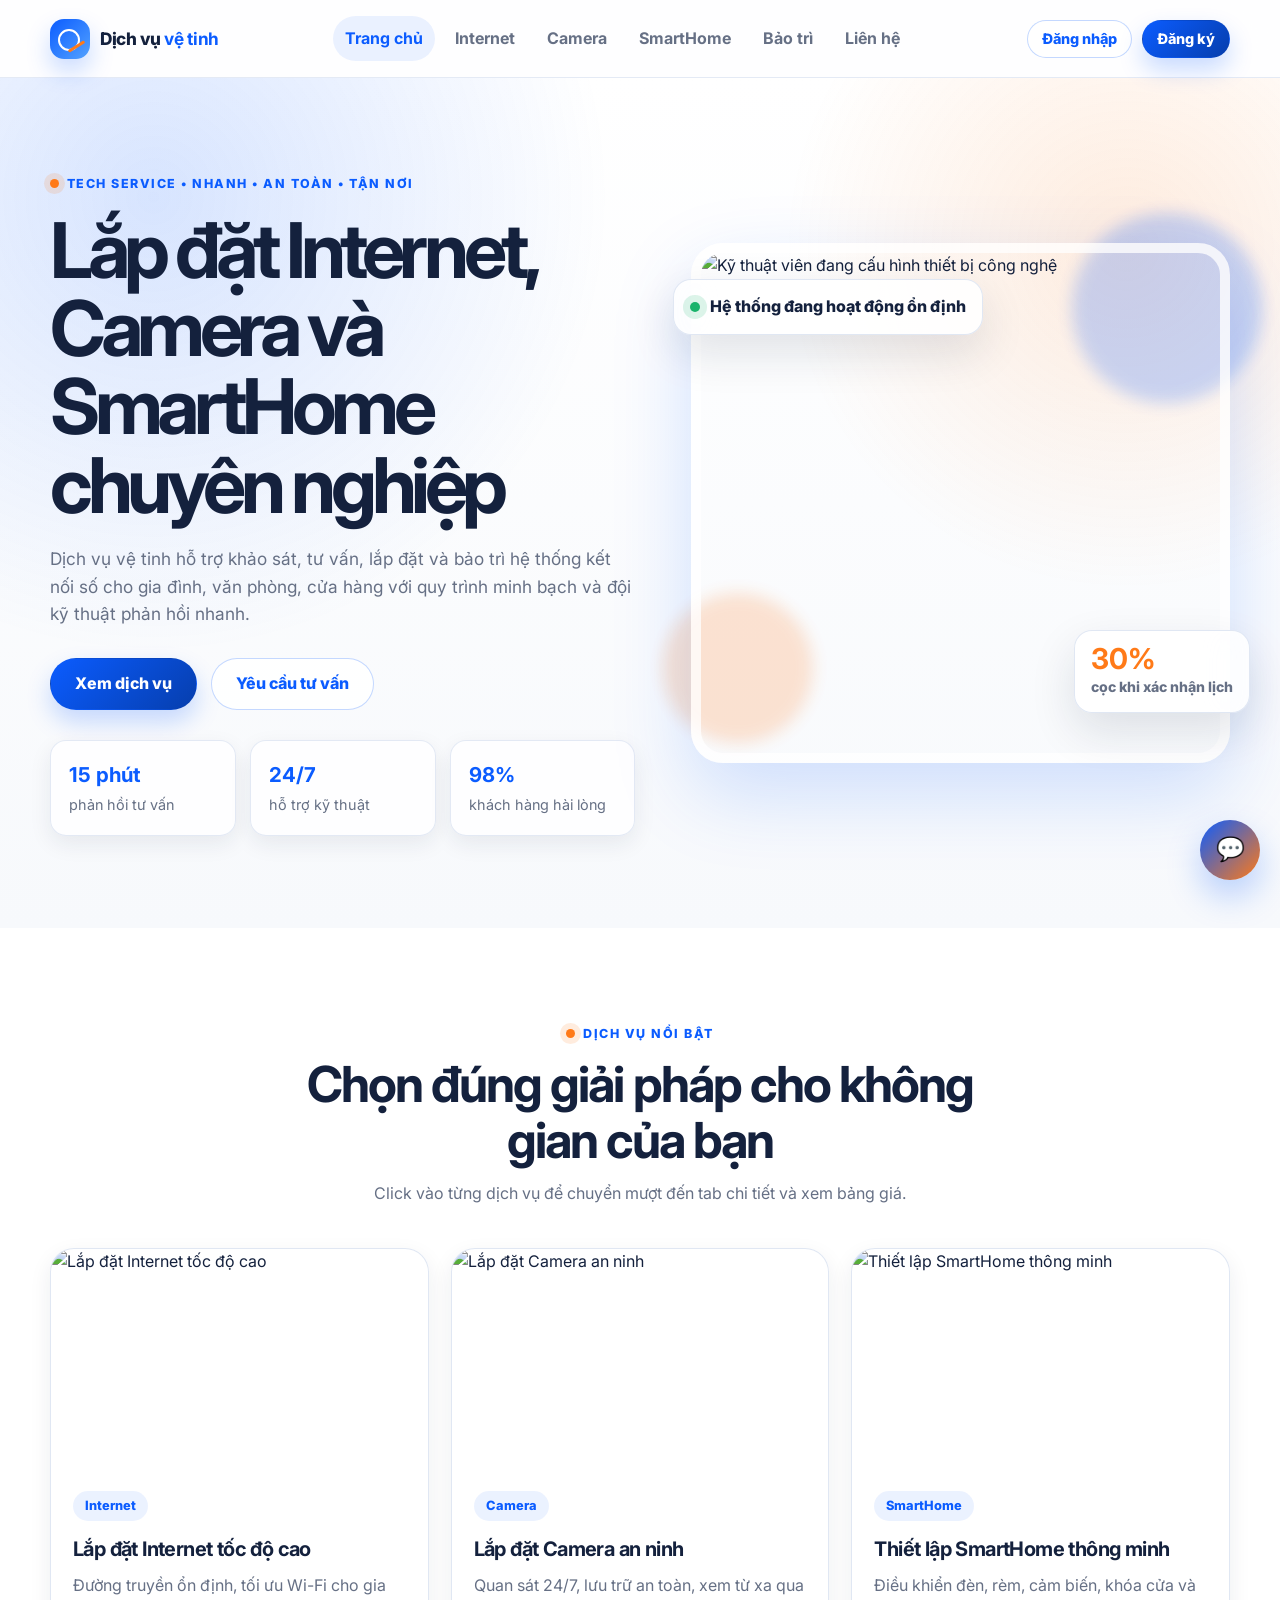
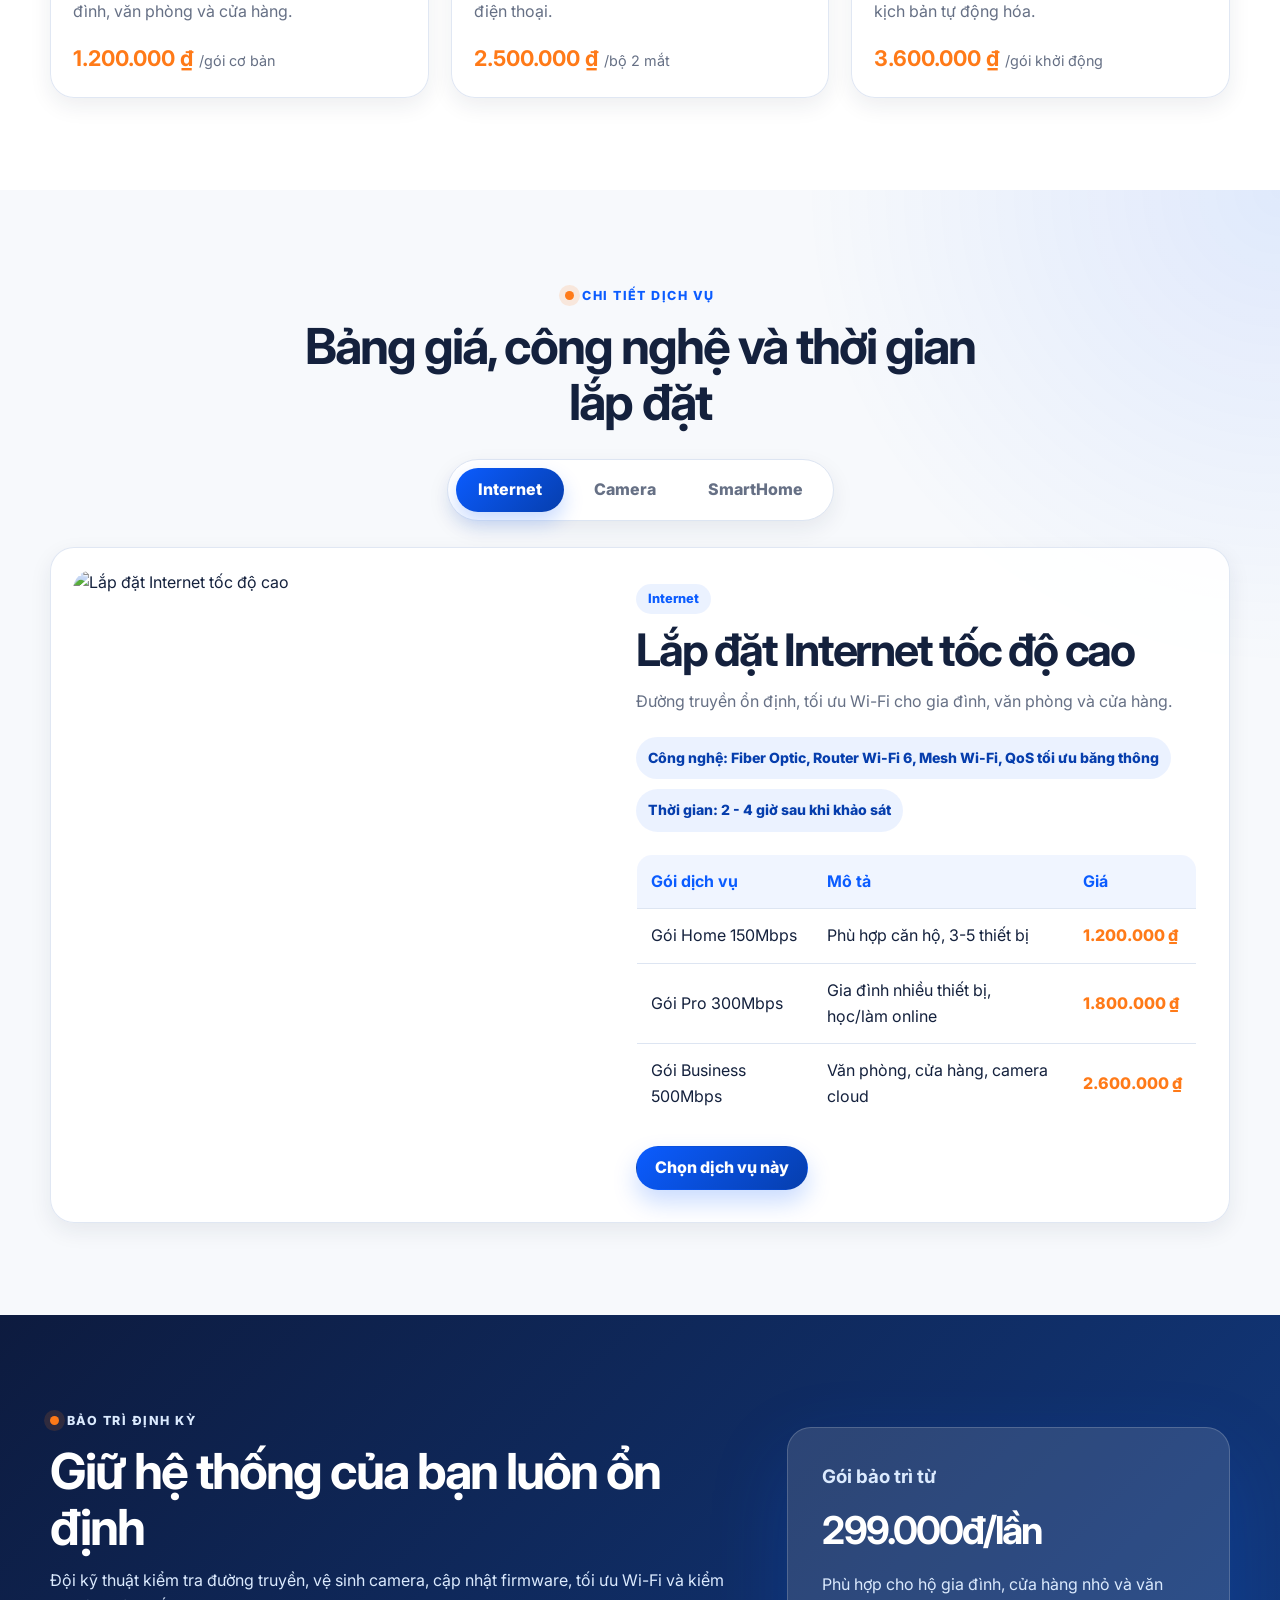
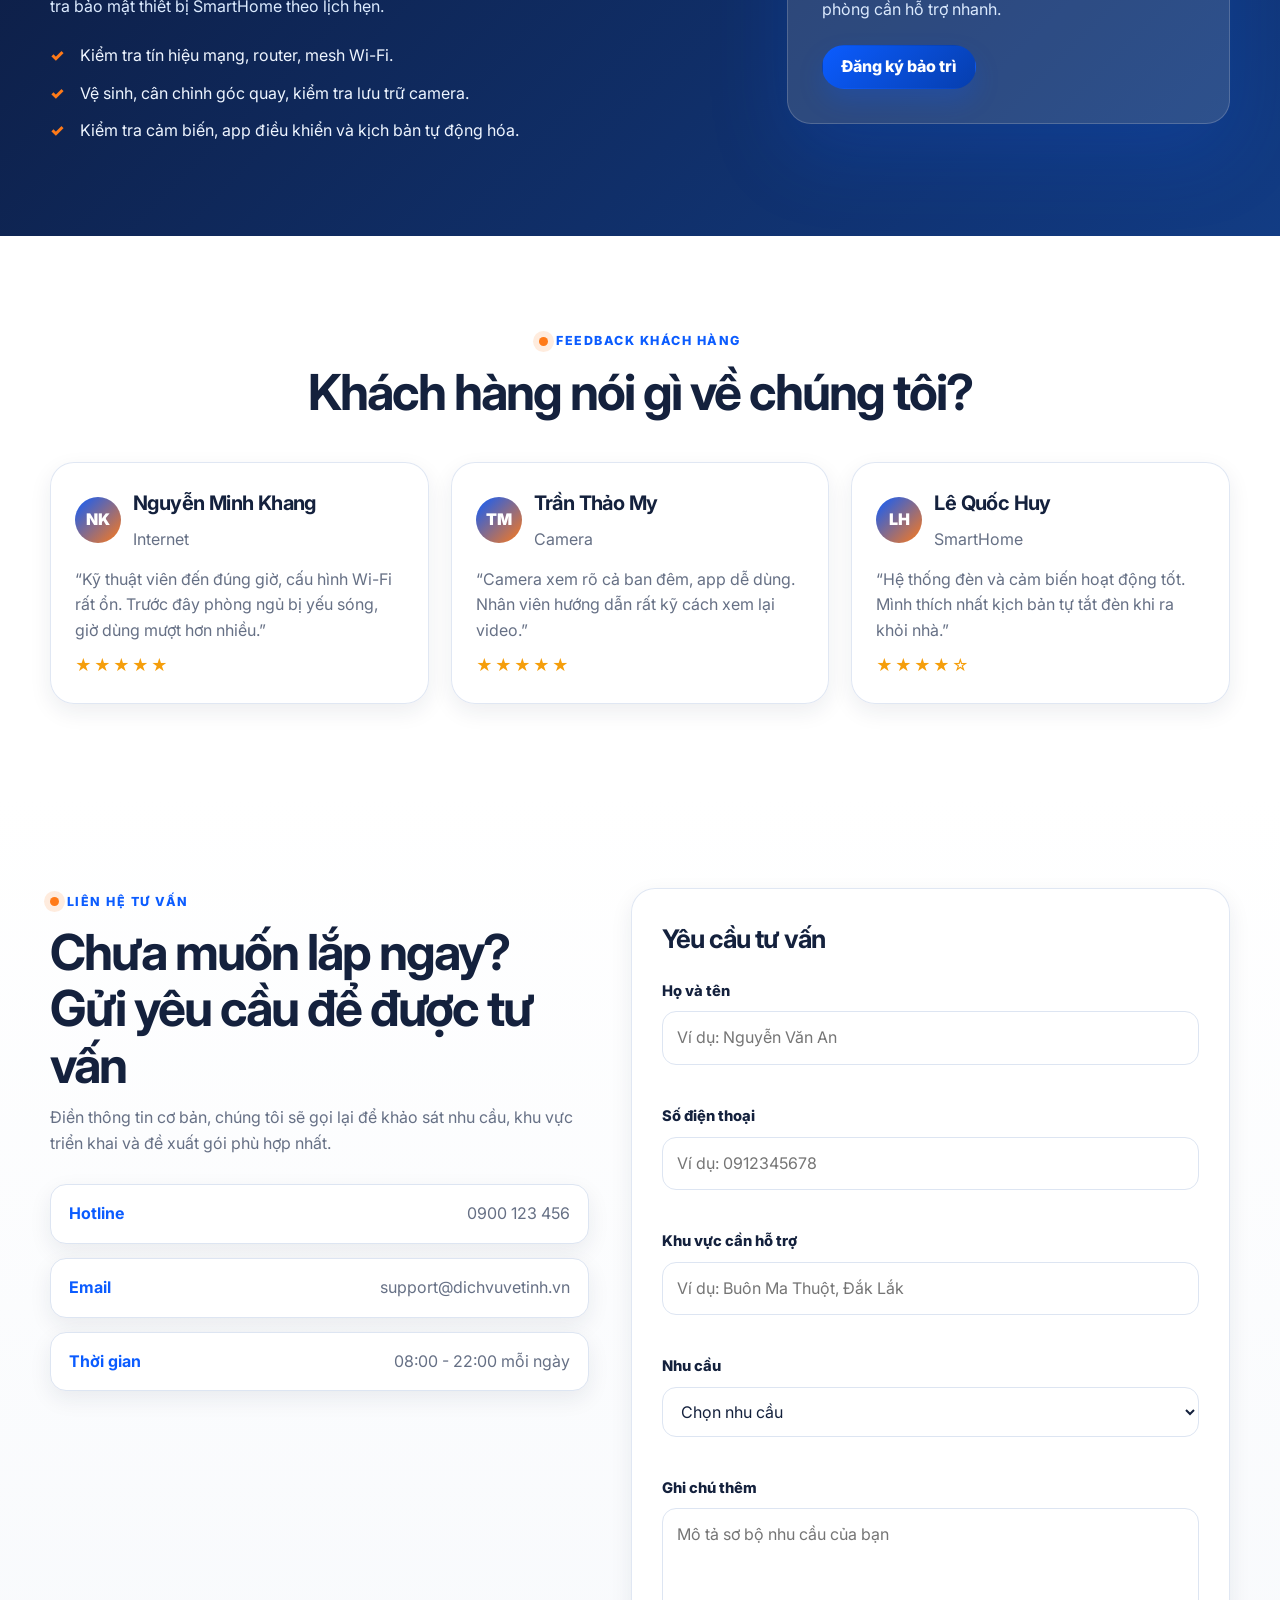
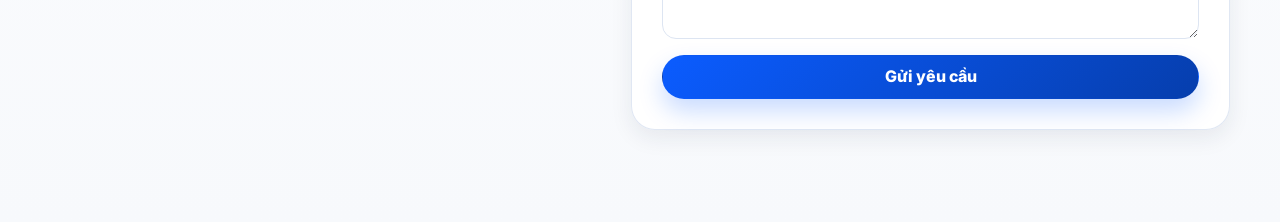
==== index.html @ 683c606d "first commit" ====
<!DOCTYPE html>
<html lang="vi">
<head>
  <meta charset="UTF-8" />
  <meta name="viewport" content="width=device-width, initial-scale=1.0" />
  <meta name="description" content="Dịch vụ vệ tinh - Lắp đặt, bảo trì Internet, Camera và SmartHome chuyên nghiệp." />
  <title>Dịch vụ vệ tinh | Internet - Camera - SmartHome</title>

  <!-- Google Font -->
  <link rel="preconnect" href="https://fonts.googleapis.com" />
  <link rel="preconnect" href="https://fonts.gstatic.com" crossorigin />
  <link href="https://fonts.googleapis.com/css2?family=Inter:wght@400;500;600;700;800&display=swap" rel="stylesheet" />

  <!-- CSS files -->
  <link rel="stylesheet" href="css/style.css" />
  <link rel="stylesheet" href="css/ui.css" />
  <link rel="stylesheet" href="css/animation.css" />
  <link rel="stylesheet" href="css/responsive.css" />
</head>
<body>
  <!-- Toast Notification -->
  <div id="toast" class="toast" aria-live="polite"></div>

  <!-- Header -->
  <header class="site-header" id="header">
    <div class="container header-wrapper">
      <a href="#home" class="logo" aria-label="Dịch vụ vệ tinh">
        <span class="logo-icon"></span>
        <span>Dịch vụ <strong>vệ tinh</strong></span>
      </a>

      <button class="mobile-menu-btn" id="mobileMenuBtn" aria-label="Mở menu điều hướng">
        <span></span>
        <span></span>
        <span></span>
      </button>

      <nav class="main-nav" id="mainNav">
        <a href="#home" class="nav-link active">Trang chủ</a>
        <a href="#services" class="nav-link" data-tab-link="internet">Internet</a>
        <a href="#services" class="nav-link" data-tab-link="camera">Camera</a>
        <a href="#services" class="nav-link" data-tab-link="smarthome">SmartHome</a>
        <a href="#maintenance" class="nav-link">Bảo trì</a>
        <a href="#contact" class="nav-link">Liên hệ</a>
      </nav>

      <div class="auth-area" id="authArea">
        <button class="btn btn-outline btn-sm" id="openLoginBtn">Đăng nhập</button>
        <button class="btn btn-primary btn-sm" id="openRegisterBtn">Đăng ký</button>
      </div>
    </div>
  </header>

  <main>
    <!-- Hero Section -->
    <section class="hero section" id="home">
      <div class="container hero-grid">
        <div class="hero-content fade-up">
          <span class="eyebrow">Tech Service • Nhanh • An toàn • Tận nơi</span>
          <h1>Lắp đặt Internet, Camera và SmartHome chuyên nghiệp</h1>
          <p>
            Dịch vụ vệ tinh hỗ trợ khảo sát, tư vấn, lắp đặt và bảo trì hệ thống kết nối số cho gia đình,
            văn phòng, cửa hàng với quy trình minh bạch và đội kỹ thuật phản hồi nhanh.
          </p>
          <div class="hero-actions">
            <a href="#services" class="btn btn-primary btn-lg">Xem dịch vụ</a>
            <a href="#contact" class="btn btn-outline btn-lg">Yêu cầu tư vấn</a>
          </div>
          <div class="hero-stats">
            <div>
              <strong>15 phút</strong>
              <span>phản hồi tư vấn</span>
            </div>
            <div>
              <strong>24/7</strong>
              <span>hỗ trợ kỹ thuật</span>
            </div>
            <div>
              <strong>98%</strong>
              <span>khách hàng hài lòng</span>
            </div>
          </div>
        </div>

        <div class="hero-visual fade-up delay-1">
          <div class="orb orb-blue"></div>
          <div class="orb orb-orange"></div>
          <img
            src="https://images.unsplash.com/photo-1516321318423-f06f85e504b3?auto=format&fit=crop&w=900&q=80"
            alt="Kỹ thuật viên đang cấu hình thiết bị công nghệ"
          />
          <div class="floating-card top-card">
            <span class="status-dot"></span>
            Hệ thống đang hoạt động ổn định
          </div>
          <div class="floating-card bottom-card">
            <strong>30%</strong>
            <span>cọc khi xác nhận lịch</span>
          </div>
        </div>
      </div>
    </section>

    <!-- Featured Services -->
    <section class="section featured-section">
      <div class="container">
        <div class="section-heading">
          <span class="eyebrow">Dịch vụ nổi bật</span>
          <h2>Chọn đúng giải pháp cho không gian của bạn</h2>
          <p>Click vào từng dịch vụ để chuyển mượt đến tab chi tiết và xem bảng giá.</p>
        </div>
        <div class="featured-grid" id="featuredServices"></div>
      </div>
    </section>

    <!-- Services Detail Tabs -->
    <section class="section services-section" id="services">
      <div class="container">
        <div class="section-heading compact">
          <span class="eyebrow">Chi tiết dịch vụ</span>
          <h2>Bảng giá, công nghệ và thời gian lắp đặt</h2>
        </div>

        <div class="tab-controls" role="tablist" aria-label="Danh mục dịch vụ">
          <button class="tab-btn active" data-tab="internet" role="tab">Internet</button>
          <button class="tab-btn" data-tab="camera" role="tab">Camera</button>
          <button class="tab-btn" data-tab="smarthome" role="tab">SmartHome</button>
        </div>

        <div class="tab-content fade-tab active" id="serviceDetail"></div>
      </div>
    </section>

    <!-- Maintenance Section -->
    <section class="section maintenance-section" id="maintenance">
      <div class="container maintenance-grid">
        <div>
          <span class="eyebrow">Bảo trì định kỳ</span>
          <h2>Giữ hệ thống của bạn luôn ổn định</h2>
          <p>
            Đội kỹ thuật kiểm tra đường truyền, vệ sinh camera, cập nhật firmware, tối ưu Wi-Fi và kiểm tra
            bảo mật thiết bị SmartHome theo lịch hẹn.
          </p>
          <ul class="check-list">
            <li>Kiểm tra tín hiệu mạng, router, mesh Wi-Fi.</li>
            <li>Vệ sinh, cân chỉnh góc quay, kiểm tra lưu trữ camera.</li>
            <li>Kiểm tra cảm biến, app điều khiển và kịch bản tự động hóa.</li>
          </ul>
        </div>
        <div class="maintenance-card">
          <h3>Gói bảo trì từ</h3>
          <strong>299.000đ/lần</strong>
          <p>Phù hợp cho hộ gia đình, cửa hàng nhỏ và văn phòng cần hỗ trợ nhanh.</p>
          <a href="#contact" class="btn btn-primary">Đăng ký bảo trì</a>
        </div>
      </div>
    </section>

    <!-- Feedback -->
    <section class="section feedback-section">
      <div class="container">
        <div class="section-heading">
          <span class="eyebrow">Feedback khách hàng</span>
          <h2>Khách hàng nói gì về chúng tôi?</h2>
        </div>
        <div class="feedback-grid" id="feedbackList"></div>
      </div>
    </section>

    <!-- Contact / Consulting Form -->
    <section class="section contact-section" id="contact">
      <div class="container contact-grid">
        <div class="contact-copy">
          <span class="eyebrow">Liên hệ tư vấn</span>
          <h2>Chưa muốn lắp ngay? Gửi yêu cầu để được tư vấn</h2>
          <p>
            Điền thông tin cơ bản, chúng tôi sẽ gọi lại để khảo sát nhu cầu, khu vực triển khai và đề xuất
            gói phù hợp nhất.
          </p>
          <div class="contact-info-list">
            <div>
              <strong>Hotline</strong>
              <span>0900 123 456</span>
            </div>
            <div>
              <strong>Email</strong>
              <span>support@dichvuvetinh.vn</span>
            </div>
            <div>
              <strong>Thời gian</strong>
              <span>08:00 - 22:00 mỗi ngày</span>
            </div>
          </div>
        </div>

        <form class="form-card" id="consultForm" novalidate>
          <h3>Yêu cầu tư vấn</h3>
          <div class="form-group">
            <label for="consultName">Họ và tên</label>
            <input type="text" id="consultName" name="name" placeholder="Ví dụ: Nguyễn Văn An" />
            <small class="error-message"></small>
          </div>
          <div class="form-group">
            <label for="consultPhone">Số điện thoại</label>
            <input type="tel" id="consultPhone" name="phone" placeholder="Ví dụ: 0912345678" />
            <small class="error-message"></small>
          </div>
          <div class="form-group">
            <label for="consultArea">Khu vực cần hỗ trợ</label>
            <input type="text" id="consultArea" name="area" placeholder="Ví dụ: Buôn Ma Thuột, Đắk Lắk" />
            <small class="error-message"></small>
          </div>
          <div class="form-group">
            <label for="consultNeed">Nhu cầu</label>
            <select id="consultNeed" name="need">
              <option value="">Chọn nhu cầu</option>
              <option value="Internet">Internet</option>
              <option value="Camera">Camera</option>
              <option value="SmartHome">SmartHome</option>
              <option value="Bảo trì">Bảo trì</option>
            </select>
            <small class="error-message"></small>
          </div>
          <div class="form-group">
            <label for="consultNote">Ghi chú thêm</label>
            <textarea id="consultNote" name="note" rows="4" placeholder="Mô tả sơ bộ nhu cầu của bạn"></textarea>
          </div>
          <button type="submit" class="btn btn-primary btn-full">Gửi yêu cầu</button>
        </form>
      </div>
    </section>
  </main>

  <!-- Booking Modal -->
  <div class="modal-backdrop" id="bookingModal" aria-hidden="true">
    <div class="modal-box" role="dialog" aria-modal="true" aria-labelledby="bookingTitle">
      <button class="modal-close" data-close-modal="bookingModal" aria-label="Đóng popup">×</button>
      <div class="modal-header">
        <span class="eyebrow">Đặt lịch lắp đặt</span>
        <h2 id="bookingTitle">Chọn dịch vụ</h2>
        <p id="bookingSubtitle">Điền thông tin để kỹ thuật viên xác nhận lịch.</p>
      </div>

      <form id="bookingForm" novalidate>
        <input type="hidden" id="bookingServiceId" name="serviceId" />
        <input type="hidden" id="bookingServicePrice" name="servicePrice" />

        <div class="booking-price-box">
          <span>Giá dịch vụ gốc</span>
          <strong id="bookingBasePrice">0đ</strong>
        </div>

        <div class="form-grid-2">
          <div class="form-group">
            <label for="bookingName">Họ và tên</label>
            <input type="text" id="bookingName" name="name" placeholder="Nhập họ tên" />
            <small class="error-message"></small>
          </div>
          <div class="form-group">
            <label for="bookingPhone">Số điện thoại</label>
            <input type="tel" id="bookingPhone" name="phone" placeholder="Nhập số điện thoại" />
            <small class="error-message"></small>
          </div>
        </div>

        <div class="form-group">
          <label for="bookingAddress">Địa chỉ lắp đặt</label>
          <input type="text" id="bookingAddress" name="address" placeholder="Số nhà, đường, phường/xã, quận/huyện" />
          <small class="error-message"></small>
        </div>

        <div class="form-group">
          <label for="bookingNote">Ghi chú</label>
          <textarea id="bookingNote" name="note" rows="3" placeholder="Thời gian rảnh, yêu cầu kỹ thuật, vị trí lắp đặt..."></textarea>
          <small class="error-message"></small>
        </div>

        <button type="button" class="btn btn-outline btn-full" id="calculateDepositBtn">Tiến hành Lắp đặt</button>

        <div class="bill-summary" id="billSummary" hidden>
          <h3>Tóm tắt đơn hàng</h3>
          <div class="bill-row">
            <span>Dịch vụ</span>
            <strong id="billServiceName">-</strong>
          </div>
          <div class="bill-row">
            <span>Giá gốc</span>
            <strong id="billPrice">0đ</strong>
          </div>
          <div class="bill-row highlight">
            <span>Cọc 30%</span>
            <strong id="billDeposit">0đ</strong>
          </div>
          <button type="submit" class="btn btn-primary btn-full" id="confirmBookingBtn">
            Xác nhận & Cọc 30%
          </button>
        </div>
      </form>
    </div>
  </div>

  <!-- Auth Modal -->
  <div class="modal-backdrop" id="authModal" aria-hidden="true">
    <div class="modal-box modal-sm" role="dialog" aria-modal="true" aria-labelledby="authTitle">
      <button class="modal-close" data-close-modal="authModal" aria-label="Đóng popup">×</button>
      <div class="modal-header">
        <span class="eyebrow">Tài khoản demo</span>
        <h2 id="authTitle">Đăng nhập nhanh</h2>
        <p>Nhập họ tên để hệ thống tạo avatar chữ cái đầu bằng LocalStorage.</p>
      </div>

      <form id="authForm" novalidate>
        <div class="form-group">
          <label for="authFullName">Họ và tên</label>
          <input type="text" id="authFullName" name="fullName" placeholder="Ví dụ: Nguyễn Văn A" />
          <small class="error-message"></small>
        </div>
        <div class="form-group">
          <label for="authPhone">Số điện thoại hoặc Email</label>
          <input type="text" id="authPhone" name="contact" placeholder="Ví dụ: 0912345678" />
          <small class="error-message"></small>
        </div>
        <button type="submit" class="btn btn-primary btn-full">Lưu tài khoản demo</button>
      </form>
    </div>
  </div>

  <!-- Chatbox Widget -->
  <div class="chat-widget" id="chatWidget">
    <button class="chat-toggle" id="chatToggle" aria-label="Mở chat tư vấn">
      <span>💬</span>
    </button>

    <div class="chat-panel" id="chatPanel" aria-hidden="true">
      <div class="chat-header">
        <div>
          <strong>Trợ lý vệ tinh</strong>
          <span>Online • phản hồi tự động</span>
        </div>
        <button id="closeChatBtn" aria-label="Đóng chat">×</button>
      </div>
      <div class="chat-body" id="chatBody">
        <div class="chat-message bot">Xin chào! Bạn muốn hỏi nhanh về dịch vụ nào?</div>
      </div>
      <div class="faq-list" id="faqList"></div>
    </div>
  </div>

  <!-- JavaScript files -->
  <script src="js/data.js"></script>
  <script src="js/effect.js"></script>
  <script src="js/form.js"></script>
  <script src="js/script.js"></script>
</body>
</html>
---- css/style.css ----
/* =========================================================
   style.css - Global CSS, CSS Variables, Typography, Layout
   ========================================================= */

:root {
  --color-primary: #0b5cff;
  --color-primary-dark: #063ead;
  --color-secondary: #ff7a18;
  --color-secondary-soft: #fff0e6;
  --color-success: #19b36b;
  --color-danger: #ef4444;
  --color-warning: #f59e0b;

  --color-bg: #f7f9fc;
  --color-bg-soft: #eef4ff;
  --color-white: #ffffff;
  --color-text: #14213d;
  --color-muted: #667085;
  --color-border: #dde5f2;
  --color-card: rgba(255, 255, 255, 0.9);

  --font-main: 'Inter', system-ui, -apple-system, BlinkMacSystemFont, 'Segoe UI', sans-serif;

  --shadow-sm: 0 8px 22px rgba(20, 33, 61, 0.08);
  --shadow-md: 0 18px 45px rgba(20, 33, 61, 0.12);
  --shadow-lg: 0 30px 80px rgba(11, 92, 255, 0.18);

  --radius-sm: 10px;
  --radius-md: 16px;
  --radius-lg: 24px;
  --radius-xl: 32px;

  --container: 1180px;
  --header-height: 78px;
}

* {
  box-sizing: border-box;
  margin: 0;
  padding: 0;
}

html {
  scroll-behavior: smooth;
}

body {
  font-family: var(--font-main);
  background: var(--color-bg);
  color: var(--color-text);
  line-height: 1.6;
  overflow-x: hidden;
}

img {
  display: block;
  width: 100%;
  max-width: 100%;
}

a {
  color: inherit;
  text-decoration: none;
}

button,
input,
textarea,
select {
  font: inherit;
}

button {
  cursor: pointer;
}

.container {
  width: min(100% - 32px, var(--container));
  margin-inline: auto;
}

.section {
  padding: 92px 0;
}

.section-heading {
  max-width: 720px;
  margin: 0 auto 42px;
  text-align: center;
}

.section-heading.compact {
  margin-bottom: 28px;
}

.section-heading h2,
.maintenance-grid h2,
.contact-copy h2 {
  font-size: clamp(2rem, 4vw, 3.1rem);
  line-height: 1.14;
  letter-spacing: -0.04em;
  margin: 10px 0 12px;
}

.section-heading p,
.maintenance-grid p,
.contact-copy p {
  color: var(--color-muted);
  font-size: 1rem;
}

.eyebrow {
  display: inline-flex;
  align-items: center;
  gap: 8px;
  color: var(--color-primary);
  font-weight: 800;
  text-transform: uppercase;
  letter-spacing: 0.12em;
  font-size: 0.78rem;
}

.eyebrow::before {
  content: '';
  width: 9px;
  height: 9px;
  border-radius: 50%;
  background: var(--color-secondary);
  box-shadow: 0 0 0 6px rgba(255, 122, 24, 0.14);
}

/* Header */
.site-header {
  position: sticky;
  top: 0;
  z-index: 900;
  height: var(--header-height);
  background: rgba(255, 255, 255, 0.82);
  backdrop-filter: blur(18px);
  border-bottom: 1px solid rgba(221, 229, 242, 0.78);
}

.header-wrapper {
  height: 100%;
  display: flex;
  align-items: center;
  justify-content: space-between;
  gap: 18px;
}

.logo {
  display: inline-flex;
  align-items: center;
  gap: 10px;
  font-weight: 800;
  font-size: 1.08rem;
  letter-spacing: -0.02em;
  white-space: nowrap;
}

.logo strong {
  color: var(--color-primary);
}

.logo-icon {
  width: 40px;
  height: 40px;
  border-radius: 14px;
  position: relative;
  background: linear-gradient(135deg, var(--color-primary), #53a2ff);
  box-shadow: 0 12px 24px rgba(11, 92, 255, 0.22);
}

.logo-icon::before {
  content: '';
  position: absolute;
  width: 18px;
  height: 18px;
  border: 2px solid #fff;
  border-radius: 50%;
  left: 8px;
  top: 10px;
}

.logo-icon::after {
  content: '';
  position: absolute;
  width: 19px;
  height: 3px;
  background: var(--color-secondary);
  transform: rotate(-32deg);
  right: 4px;
  bottom: 11px;
  border-radius: 999px;
}

.main-nav {
  display: flex;
  align-items: center;
  gap: 8px;
}

.nav-link {
  color: var(--color-muted);
  font-weight: 700;
  padding: 10px 12px;
  border-radius: 999px;
  transition: color 0.25s ease, background 0.25s ease;
}

.nav-link:hover,
.nav-link.active {
  color: var(--color-primary);
  background: rgba(11, 92, 255, 0.08);
}

.auth-area {
  display: flex;
  align-items: center;
  gap: 10px;
}

.user-profile {
  display: flex;
  align-items: center;
  gap: 10px;
}

.avatar {
  width: 42px;
  height: 42px;
  display: grid;
  place-items: center;
  border-radius: 50%;
  color: #fff;
  background: linear-gradient(135deg, var(--color-primary), var(--color-secondary));
  font-weight: 800;
  box-shadow: 0 12px 24px rgba(11, 92, 255, 0.2);
}

.user-name {
  max-width: 140px;
  font-weight: 800;
  white-space: nowrap;
  overflow: hidden;
  text-overflow: ellipsis;
}

.mobile-menu-btn {
  display: none;
  width: 44px;
  height: 44px;
  border: 1px solid var(--color-border);
  border-radius: 12px;
  background: var(--color-white);
}

.mobile-menu-btn span {
  display: block;
  width: 20px;
  height: 2px;
  background: var(--color-text);
  margin: 5px auto;
  border-radius: 999px;
}

/* Hero */
.hero {
  min-height: calc(100vh - var(--header-height));
  display: grid;
  align-items: center;
  background:
    radial-gradient(circle at 12% 14%, rgba(11, 92, 255, 0.16), transparent 34%),
    radial-gradient(circle at 88% 20%, rgba(255, 122, 24, 0.14), transparent 26%),
    linear-gradient(180deg, #fff 0%, var(--color-bg) 100%);
}

.hero-grid {
  display: grid;
  grid-template-columns: 1fr 0.92fr;
  align-items: center;
  gap: 56px;
}

.hero-content h1 {
  font-size: clamp(2.45rem, 6vw, 5rem);
  line-height: 1.02;
  letter-spacing: -0.07em;
  margin: 16px 0 20px;
}

.hero-content p {
  color: var(--color-muted);
  font-size: 1.08rem;
  max-width: 650px;
}

.hero-actions {
  display: flex;
  flex-wrap: wrap;
  gap: 14px;
  margin: 30px 0;
}

.hero-stats {
  display: grid;
  grid-template-columns: repeat(3, 1fr);
  gap: 14px;
  max-width: 620px;
}

.hero-stats div {
  padding: 18px;
  background: rgba(255, 255, 255, 0.78);
  border: 1px solid rgba(221, 229, 242, 0.82);
  border-radius: var(--radius-md);
  box-shadow: var(--shadow-sm);
}

.hero-stats strong {
  display: block;
  font-size: 1.28rem;
  color: var(--color-primary);
}

.hero-stats span {
  color: var(--color-muted);
  font-size: 0.9rem;
}

.hero-visual {
  position: relative;
  isolation: isolate;
}

.hero-visual img {
  min-height: 520px;
  object-fit: cover;
  border-radius: var(--radius-xl);
  box-shadow: var(--shadow-lg);
  border: 10px solid rgba(255, 255, 255, 0.75);
}

.orb {
  position: absolute;
  border-radius: 999px;
  filter: blur(8px);
  opacity: 0.75;
  z-index: -1;
}

.orb-blue {
  width: 190px;
  height: 190px;
  background: rgba(11, 92, 255, 0.28);
  right: -32px;
  top: -30px;
}

.orb-orange {
  width: 150px;
  height: 150px;
  background: rgba(255, 122, 24, 0.25);
  left: -28px;
  bottom: 20px;
}

.floating-card {
  position: absolute;
  display: flex;
  align-items: center;
  gap: 10px;
  background: rgba(255, 255, 255, 0.88);
  backdrop-filter: blur(14px);
  border: 1px solid rgba(221, 229, 242, 0.9);
  box-shadow: var(--shadow-md);
  border-radius: 18px;
  padding: 14px 16px;
  font-weight: 800;
}

.top-card {
  top: 36px;
  left: -18px;
}

.bottom-card {
  right: -20px;
  bottom: 50px;
  flex-direction: column;
  align-items: flex-start;
  gap: 2px;
}

.bottom-card strong {
  color: var(--color-secondary);
  font-size: 1.8rem;
  line-height: 1;
}

.bottom-card span {
  color: var(--color-muted);
  font-size: 0.88rem;
}

.status-dot {
  width: 10px;
  height: 10px;
  border-radius: 50%;
  background: var(--color-success);
  box-shadow: 0 0 0 7px rgba(25, 179, 107, 0.15);
}

/* Main sections */
.featured-section,
.feedback-section {
  background: var(--color-white);
}

.featured-grid,
.feedback-grid {
  display: grid;
  grid-template-columns: repeat(3, 1fr);
  gap: 22px;
}

.services-section {
  background:
    radial-gradient(circle at top right, rgba(11, 92, 255, 0.1), transparent 28%),
    var(--color-bg);
}

.maintenance-section {
  background: linear-gradient(135deg, #0d1b3f, #123c84);
  color: #fff;
}

.maintenance-grid {
  display: grid;
  grid-template-columns: 1.1fr 0.7fr;
  gap: 42px;
  align-items: center;
}

.maintenance-grid .eyebrow,
.maintenance-grid p {
  color: #dbeafe;
}

.check-list {
  margin-top: 24px;
  display: grid;
  gap: 12px;
  list-style: none;
}

.check-list li {
  position: relative;
  padding-left: 30px;
  color: #eef5ff;
}

.check-list li::before {
  content: '✓';
  position: absolute;
  left: 0;
  top: 0;
  color: var(--color-secondary);
  font-weight: 900;
}

.maintenance-card {
  padding: 34px;
  background: rgba(255, 255, 255, 0.12);
  border: 1px solid rgba(255, 255, 255, 0.18);
  border-radius: var(--radius-lg);
  box-shadow: var(--shadow-lg);
}

.maintenance-card h3 {
  color: #dbeafe;
  margin-bottom: 8px;
}

.maintenance-card strong {
  display: block;
  font-size: 2.4rem;
  letter-spacing: -0.05em;
  margin-bottom: 10px;
  color: #fff;
}

.maintenance-card p {
  margin-bottom: 22px;
}

.contact-section {
  background:
    linear-gradient(180deg, #fff 0%, var(--color-bg) 100%);
}

.contact-grid {
  display: grid;
  grid-template-columns: 0.9fr 1fr;
  gap: 42px;
  align-items: start;
}

.contact-info-list {
  display: grid;
  gap: 14px;
  margin-top: 28px;
}

.contact-info-list div {
  display: flex;
  justify-content: space-between;
  gap: 18px;
  padding: 16px 18px;
  background: var(--color-white);
  border: 1px solid var(--color-border);
  border-radius: var(--radius-md);
  box-shadow: var(--shadow-sm);
}

.contact-info-list strong {
  color: var(--color-primary);
}

.contact-info-list span {
  color: var(--color-muted);
  text-align: right;
}
---- css/ui.css ----
/* =========================================================
   ui.css - Button, Form, Modal, Card, Toast, Chatbox Styles
   ========================================================= */

/* Buttons */
.btn {
  display: inline-flex;
  align-items: center;
  justify-content: center;
  gap: 8px;
  min-height: 44px;
  padding: 0 18px;
  border-radius: 999px;
  border: 1px solid transparent;
  font-weight: 800;
  transition: transform 0.25s ease, box-shadow 0.25s ease, background 0.25s ease, color 0.25s ease;
}

.btn-sm {
  min-height: 38px;
  padding: 0 14px;
  font-size: 0.9rem;
}

.btn-lg {
  min-height: 52px;
  padding: 0 24px;
}

.btn-primary {
  color: #fff;
  background: linear-gradient(135deg, var(--color-primary), var(--color-primary-dark));
  box-shadow: 0 12px 24px rgba(11, 92, 255, 0.22);
}

.btn-outline {
  color: var(--color-primary);
  background: rgba(255, 255, 255, 0.86);
  border-color: rgba(11, 92, 255, 0.24);
}

.btn-full {
  width: 100%;
}

.btn.loading {
  pointer-events: none;
  opacity: 0.84;
}

.btn.loading::after {
  content: '';
  width: 16px;
  height: 16px;
  border: 2px solid rgba(255, 255, 255, 0.5);
  border-top-color: #fff;
  border-radius: 50%;
  animation: spin 0.8s linear infinite;
}

/* Service cards */
.service-card,
.feedback-card,
.service-detail-card,
.form-card {
  background: var(--color-card);
  border: 1px solid rgba(221, 229, 242, 0.9);
  border-radius: var(--radius-lg);
  box-shadow: var(--shadow-sm);
}

.service-card {
  overflow: hidden;
  cursor: pointer;
}

.service-card img {
  height: 220px;
  object-fit: cover;
}

.service-card-body {
  padding: 22px;
}

.service-badge {
  display: inline-flex;
  align-items: center;
  min-height: 30px;
  padding: 0 12px;
  margin-bottom: 12px;
  color: var(--color-primary);
  background: rgba(11, 92, 255, 0.08);
  border-radius: 999px;
  font-weight: 800;
  font-size: 0.8rem;
}

.service-card h3,
.feedback-card h3 {
  font-size: 1.25rem;
  margin-bottom: 8px;
  letter-spacing: -0.03em;
}

.service-card p,
.feedback-card p {
  color: var(--color-muted);
}

.service-price {
  display: flex;
  align-items: baseline;
  gap: 6px;
  margin-top: 16px;
}

.service-price strong {
  color: var(--color-secondary);
  font-size: 1.35rem;
}

.service-price span {
  color: var(--color-muted);
  font-size: 0.9rem;
}

/* Tab */
.tab-controls {
  width: fit-content;
  display: flex;
  gap: 8px;
  margin: 0 auto 26px;
  padding: 8px;
  background: var(--color-white);
  border: 1px solid var(--color-border);
  border-radius: 999px;
  box-shadow: var(--shadow-sm);
}

.tab-btn {
  min-height: 44px;
  padding: 0 22px;
  border: 0;
  border-radius: 999px;
  color: var(--color-muted);
  background: transparent;
  font-weight: 800;
  transition: background 0.25s ease, color 0.25s ease, transform 0.25s ease;
}

.tab-btn.active {
  color: #fff;
  background: linear-gradient(135deg, var(--color-primary), var(--color-primary-dark));
  box-shadow: 0 10px 20px rgba(11, 92, 255, 0.22);
}

.service-detail-card {
  display: grid;
  grid-template-columns: 0.95fr 1.05fr;
  gap: 28px;
  padding: 22px;
  overflow: hidden;
}

.service-detail-card img {
  height: 100%;
  min-height: 420px;
  object-fit: cover;
  border-radius: 20px;
}

.service-detail-content {
  padding: 14px 10px 10px;
}

.service-detail-content h3 {
  font-size: clamp(1.8rem, 4vw, 2.8rem);
  line-height: 1.1;
  letter-spacing: -0.05em;
  margin-bottom: 14px;
}

.service-detail-content > p {
  color: var(--color-muted);
  margin-bottom: 22px;
}

.info-pills {
  display: flex;
  flex-wrap: wrap;
  gap: 10px;
  margin-bottom: 22px;
}

.info-pill {
  padding: 10px 12px;
  border-radius: 999px;
  color: var(--color-primary-dark);
  background: rgba(11, 92, 255, 0.08);
  font-weight: 800;
  font-size: 0.88rem;
}

.price-table {
  width: 100%;
  border-collapse: collapse;
  overflow: hidden;
  border-radius: var(--radius-md);
  margin-bottom: 22px;
  background: #fff;
  border: 1px solid var(--color-border);
}

.price-table th,
.price-table td {
  text-align: left;
  padding: 14px;
  border-bottom: 1px solid var(--color-border);
}

.price-table th {
  color: var(--color-primary);
  background: rgba(11, 92, 255, 0.06);
}

.price-table tr:last-child td {
  border-bottom: 0;
}

.price-table td:last-child {
  font-weight: 800;
  color: var(--color-secondary);
}

/* Feedback */
.feedback-card {
  padding: 24px;
}

.feedback-top {
  display: flex;
  align-items: center;
  gap: 12px;
  margin-bottom: 14px;
}

.feedback-avatar {
  width: 46px;
  height: 46px;
  display: grid;
  place-items: center;
  flex: 0 0 auto;
  color: #fff;
  font-weight: 900;
  border-radius: 50%;
  background: linear-gradient(135deg, var(--color-primary), var(--color-secondary));
}

.stars {
  color: var(--color-warning);
  letter-spacing: 2px;
  margin-top: 10px;
}

/* Forms */
.form-card {
  padding: 30px;
}

.form-card h3 {
  font-size: 1.6rem;
  letter-spacing: -0.04em;
  margin-bottom: 20px;
}

.form-grid-2 {
  display: grid;
  grid-template-columns: repeat(2, 1fr);
  gap: 14px;
}

.form-group {
  display: grid;
  gap: 8px;
  margin-bottom: 16px;
}

.form-group label {
  font-weight: 800;
  font-size: 0.92rem;
}

.form-group input,
.form-group textarea,
.form-group select {
  width: 100%;
  color: var(--color-text);
  background: #fff;
  border: 1px solid var(--color-border);
  border-radius: 14px;
  outline: none;
  padding: 13px 14px;
  transition: border-color 0.25s ease, box-shadow 0.25s ease;
}

.form-group textarea {
  resize: vertical;
}

.form-group input:focus,
.form-group textarea:focus,
.form-group select:focus {
  border-color: var(--color-primary);
  box-shadow: 0 0 0 4px rgba(11, 92, 255, 0.12);
}

.form-group.invalid input,
.form-group.invalid textarea,
.form-group.invalid select {
  border-color: var(--color-danger);
  box-shadow: 0 0 0 4px rgba(239, 68, 68, 0.1);
}

.error-message {
  min-height: 16px;
  color: var(--color-danger);
  font-size: 0.78rem;
}

/* Modal */
.modal-backdrop {
  position: fixed;
  inset: 0;
  z-index: 1000;
  display: none;
  align-items: center;
  justify-content: center;
  padding: 20px;
  background: rgba(12, 20, 40, 0.58);
  backdrop-filter: blur(10px);
}

.modal-backdrop.active {
  display: flex;
}

.modal-box {
  position: relative;
  width: min(100%, 720px);
  max-height: min(92vh, 900px);
  overflow-y: auto;
  padding: 30px;
  border-radius: var(--radius-lg);
  background: var(--color-white);
  box-shadow: 0 30px 90px rgba(0, 0, 0, 0.24);
  animation: modalIn 0.25s ease both;
}

.modal-sm {
  width: min(100%, 460px);
}

.modal-close {
  position: absolute;
  right: 18px;
  top: 18px;
  width: 38px;
  height: 38px;
  border: 0;
  color: var(--color-muted);
  background: var(--color-bg);
  border-radius: 50%;
  font-size: 1.5rem;
  line-height: 1;
}

.modal-header {
  padding-right: 40px;
  margin-bottom: 22px;
}

.modal-header h2 {
  margin: 8px 0 8px;
  font-size: clamp(1.7rem, 3vw, 2.4rem);
  letter-spacing: -0.05em;
}

.modal-header p {
  color: var(--color-muted);
}

.booking-price-box {
  display: flex;
  align-items: center;
  justify-content: space-between;
  gap: 16px;
  margin-bottom: 18px;
  padding: 16px;
  background: linear-gradient(135deg, rgba(11, 92, 255, 0.08), rgba(255, 122, 24, 0.08));
  border: 1px solid var(--color-border);
  border-radius: var(--radius-md);
}

.booking-price-box span {
  color: var(--color-muted);
  font-weight: 700;
}

.booking-price-box strong {
  color: var(--color-secondary);
  font-size: 1.35rem;
}

.bill-summary {
  margin-top: 18px;
  padding: 18px;
  border-radius: var(--radius-md);
  background: #f8fbff;
  border: 1px solid var(--color-border);
}

.bill-summary h3 {
  margin-bottom: 12px;
}

.bill-row {
  display: flex;
  align-items: center;
  justify-content: space-between;
  gap: 18px;
  padding: 10px 0;
  border-bottom: 1px dashed var(--color-border);
}

.bill-row.highlight strong {
  color: var(--color-success);
  font-size: 1.25rem;
}

.bill-summary .btn {
  margin-top: 16px;
}

/* Toast */
.toast {
  position: fixed;
  top: 94px;
  right: 18px;
  z-index: 1200;
  display: grid;
  gap: 8px;
  width: min(380px, calc(100vw - 36px));
  pointer-events: none;
}

.toast-item {
  padding: 16px 18px;
  color: #fff;
  background: var(--color-success);
  border-radius: 16px;
  box-shadow: var(--shadow-md);
  animation: toastIn 0.35s ease both;
}

.toast-item.error {
  background: var(--color-danger);
}

/* Chatbox */
.chat-widget {
  position: fixed;
  right: 20px;
  bottom: 20px;
  z-index: 850;
}

.chat-toggle {
  width: 60px;
  height: 60px;
  display: grid;
  place-items: center;
  border: 0;
  border-radius: 50%;
  background: linear-gradient(135deg, var(--color-primary), var(--color-secondary));
  box-shadow: 0 16px 34px rgba(11, 92, 255, 0.28);
  color: #fff;
  font-size: 1.45rem;
}

.chat-panel {
  position: absolute;
  right: 0;
  bottom: 76px;
  width: 350px;
  max-width: calc(100vw - 40px);
  display: none;
  overflow: hidden;
  background: var(--color-white);
  border: 1px solid var(--color-border);
  border-radius: 22px;
  box-shadow: var(--shadow-lg);
}

.chat-panel.active {
  display: block;
  animation: chatIn 0.25s ease both;
}

.chat-header {
  display: flex;
  justify-content: space-between;
  gap: 16px;
  padding: 16px;
  color: #fff;
  background: linear-gradient(135deg, var(--color-primary-dark), var(--color-primary));
}

.chat-header span {
  display: block;
  font-size: 0.8rem;
  opacity: 0.86;
}

.chat-header button {
  width: 32px;
  height: 32px;
  border: 0;
  border-radius: 50%;
  color: #fff;
  background: rgba(255, 255, 255, 0.16);
  font-size: 1.3rem;
}

.chat-body {
  display: grid;
  gap: 10px;
  max-height: 260px;
  overflow-y: auto;
  padding: 16px;
  background: #f8fbff;
}

.chat-message {
  width: fit-content;
  max-width: 86%;
  padding: 10px 12px;
  border-radius: 16px;
  font-size: 0.9rem;
}

.chat-message.bot {
  color: var(--color-text);
  background: #fff;
  border: 1px solid var(--color-border);
}

.chat-message.user {
  justify-self: end;
  color: #fff;
  background: var(--color-primary);
}

.faq-list {
  display: grid;
  gap: 8px;
  padding: 14px;
}

.faq-item {
  text-align: left;
  padding: 10px 12px;
  border: 1px solid var(--color-border);
  border-radius: 14px;
  background: var(--color-white);
  color: var(--color-primary-dark);
  font-weight: 700;
}
---- css/animation.css ----
/* =========================================================
   animation.css - Hover, Transition, Keyframes
   ========================================================= */

.btn:hover {
  transform: translateY(-3px);
}

.btn-primary:hover {
  box-shadow: 0 18px 34px rgba(11, 92, 255, 0.28);
}

.btn-outline:hover {
  color: #fff;
  background: var(--color-primary);
  border-color: var(--color-primary);
  box-shadow: 0 14px 28px rgba(11, 92, 255, 0.18);
}

.service-card,
.feedback-card,
.maintenance-card,
.form-card {
  transition: transform 0.28s ease, box-shadow 0.28s ease, border-color 0.28s ease;
}

.service-card:hover,
.feedback-card:hover,
.maintenance-card:hover,
.form-card:hover {
  transform: translateY(-8px);
  border-color: rgba(11, 92, 255, 0.28);
  box-shadow: var(--shadow-md);
}

.service-card:hover img {
  transform: scale(1.05);
}

.service-card img {
  transition: transform 0.35s ease;
}

.tab-btn:hover {
  transform: translateY(-2px);
  background: rgba(11, 92, 255, 0.08);
}

.fade-tab {
  opacity: 0;
  transform: translateY(10px);
  transition: opacity 0.28s ease, transform 0.28s ease;
}

.fade-tab.active {
  opacity: 1;
  transform: translateY(0);
}

.fade-up {
  animation: fadeUp 0.7s ease both;
}

.delay-1 {
  animation-delay: 0.12s;
}

.floating-card {
  animation: floatY 3.6s ease-in-out infinite;
}

.bottom-card {
  animation-delay: 0.6s;
}

.chat-toggle {
  animation: pulseChat 2.2s ease-in-out infinite;
}

.faq-item:hover {
  color: #fff;
  background: var(--color-primary);
  border-color: var(--color-primary);
}

@keyframes fadeUp {
  from {
    opacity: 0;
    transform: translateY(20px);
  }
  to {
    opacity: 1;
    transform: translateY(0);
  }
}

@keyframes floatY {
  0%, 100% {
    transform: translateY(0);
  }
  50% {
    transform: translateY(-10px);
  }
}

@keyframes modalIn {
  from {
    opacity: 0;
    transform: translateY(20px) scale(0.97);
  }
  to {
    opacity: 1;
    transform: translateY(0) scale(1);
  }
}

@keyframes toastIn {
  from {
    opacity: 0;
    transform: translateX(34px);
  }
  to {
    opacity: 1;
    transform: translateX(0);
  }
}

@keyframes chatIn {
  from {
    opacity: 0;
    transform: translateY(18px) scale(0.96);
  }
  to {
    opacity: 1;
    transform: translateY(0) scale(1);
  }
}

@keyframes spin {
  to {
    transform: rotate(360deg);
  }
}

@keyframes pulseChat {
  0%, 100% {
    box-shadow: 0 16px 34px rgba(11, 92, 255, 0.28);
  }
  50% {
    box-shadow: 0 16px 34px rgba(255, 122, 24, 0.34), 0 0 0 10px rgba(255, 122, 24, 0.1);
  }
}
---- css/responsive.css ----
/* =========================================================
   responsive.css - Media Queries for Tablet & Mobile
   ========================================================= */

@media (max-width: 1024px) {
  :root {
    --header-height: 72px;
  }

  .hero-grid,
  .service-detail-card,
  .maintenance-grid,
  .contact-grid {
    grid-template-columns: 1fr;
  }

  .hero-visual img {
    min-height: 420px;
  }

  .featured-grid,
  .feedback-grid {
    grid-template-columns: repeat(2, 1fr);
  }

  .service-detail-card img {
    min-height: 340px;
  }
}

@media (max-width: 860px) {
  .mobile-menu-btn {
    display: inline-block;
  }

  .main-nav {
    position: fixed;
    left: 16px;
    right: 16px;
    top: calc(var(--header-height) + 10px);
    display: none;
    flex-direction: column;
    align-items: stretch;
    padding: 14px;
    background: var(--color-white);
    border: 1px solid var(--color-border);
    border-radius: 20px;
    box-shadow: var(--shadow-md);
  }

  .main-nav.open {
    display: flex;
  }

  .nav-link {
    border-radius: 14px;
  }

  .auth-area .btn:not(.logout-btn) {
    display: none;
  }

  .user-name {
    display: none;
  }

  .section {
    padding: 68px 0;
  }

  .hero-stats {
    grid-template-columns: 1fr;
  }

  .tab-controls {
    width: 100%;
    overflow-x: auto;
    justify-content: flex-start;
    border-radius: 18px;
  }

  .tab-btn {
    flex: 0 0 auto;
  }
}

@media (max-width: 640px) {
  .container {
    width: min(100% - 24px, var(--container));
  }

  .section-heading {
    text-align: left;
  }

  .hero-actions,
  .auth-area {
    gap: 8px;
  }

  .hero-visual img {
    min-height: 320px;
    border-width: 6px;
  }

  .floating-card {
    position: static;
    margin-top: 12px;
  }

  .orb {
    display: none;
  }

  .featured-grid,
  .feedback-grid,
  .form-grid-2 {
    grid-template-columns: 1fr;
  }

  .service-card img {
    height: 190px;
  }

  .service-detail-card {
    padding: 14px;
  }

  .service-detail-card img {
    min-height: 240px;
  }

  .price-table {
    display: block;
    overflow-x: auto;
    white-space: nowrap;
  }

  .contact-info-list div,
  .bill-row,
  .booking-price-box {
    align-items: flex-start;
    flex-direction: column;
  }

  .contact-info-list span {
    text-align: left;
  }

  .form-card,
  .modal-box {
    padding: 22px;
  }

  .chat-widget {
    right: 14px;
    bottom: 14px;
  }

  .chat-toggle {
    width: 54px;
    height: 54px;
  }

  .toast {
    top: 82px;
    right: 12px;
    width: calc(100vw - 24px);
  }
}

@media (max-width: 430px) {
  .logo span:last-child {
    display: none;
  }

  .avatar {
    width: 38px;
    height: 38px;
  }

  .hero-content h1 {
    font-size: 2.35rem;
  }
}
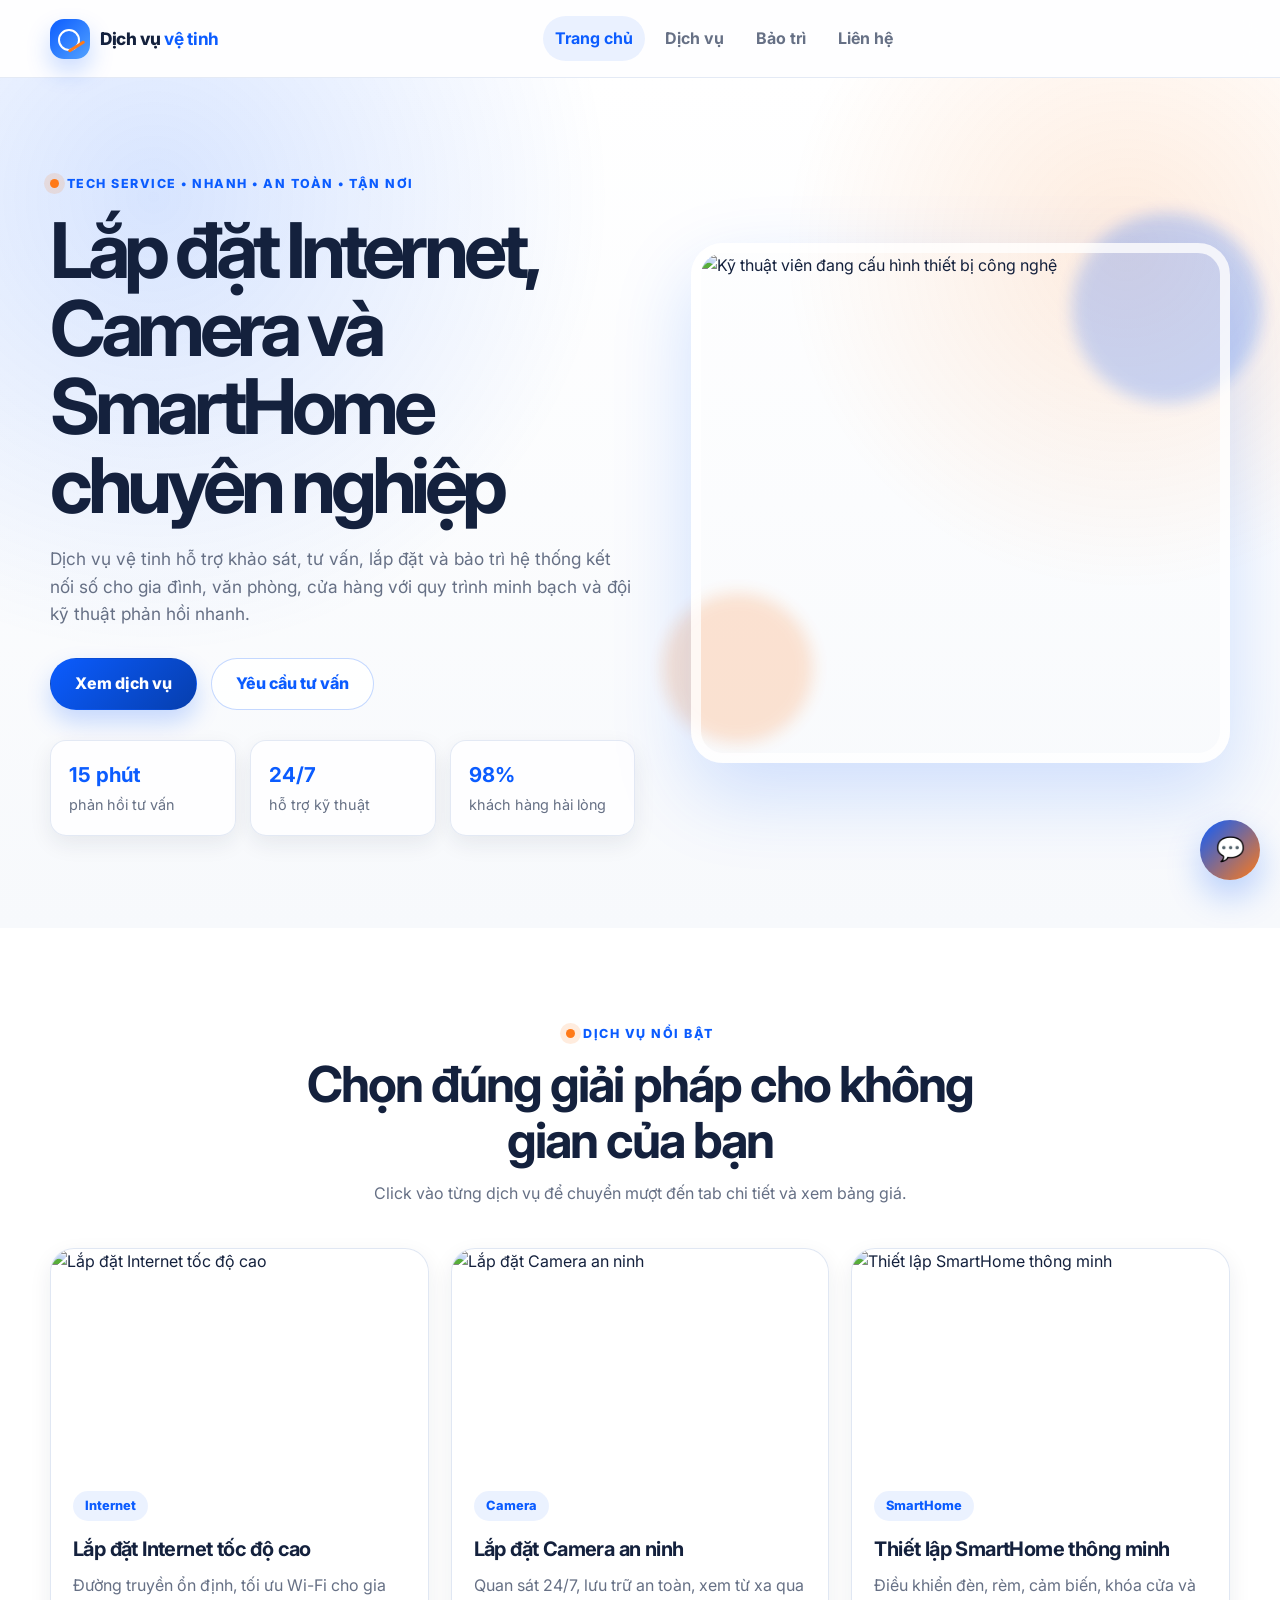
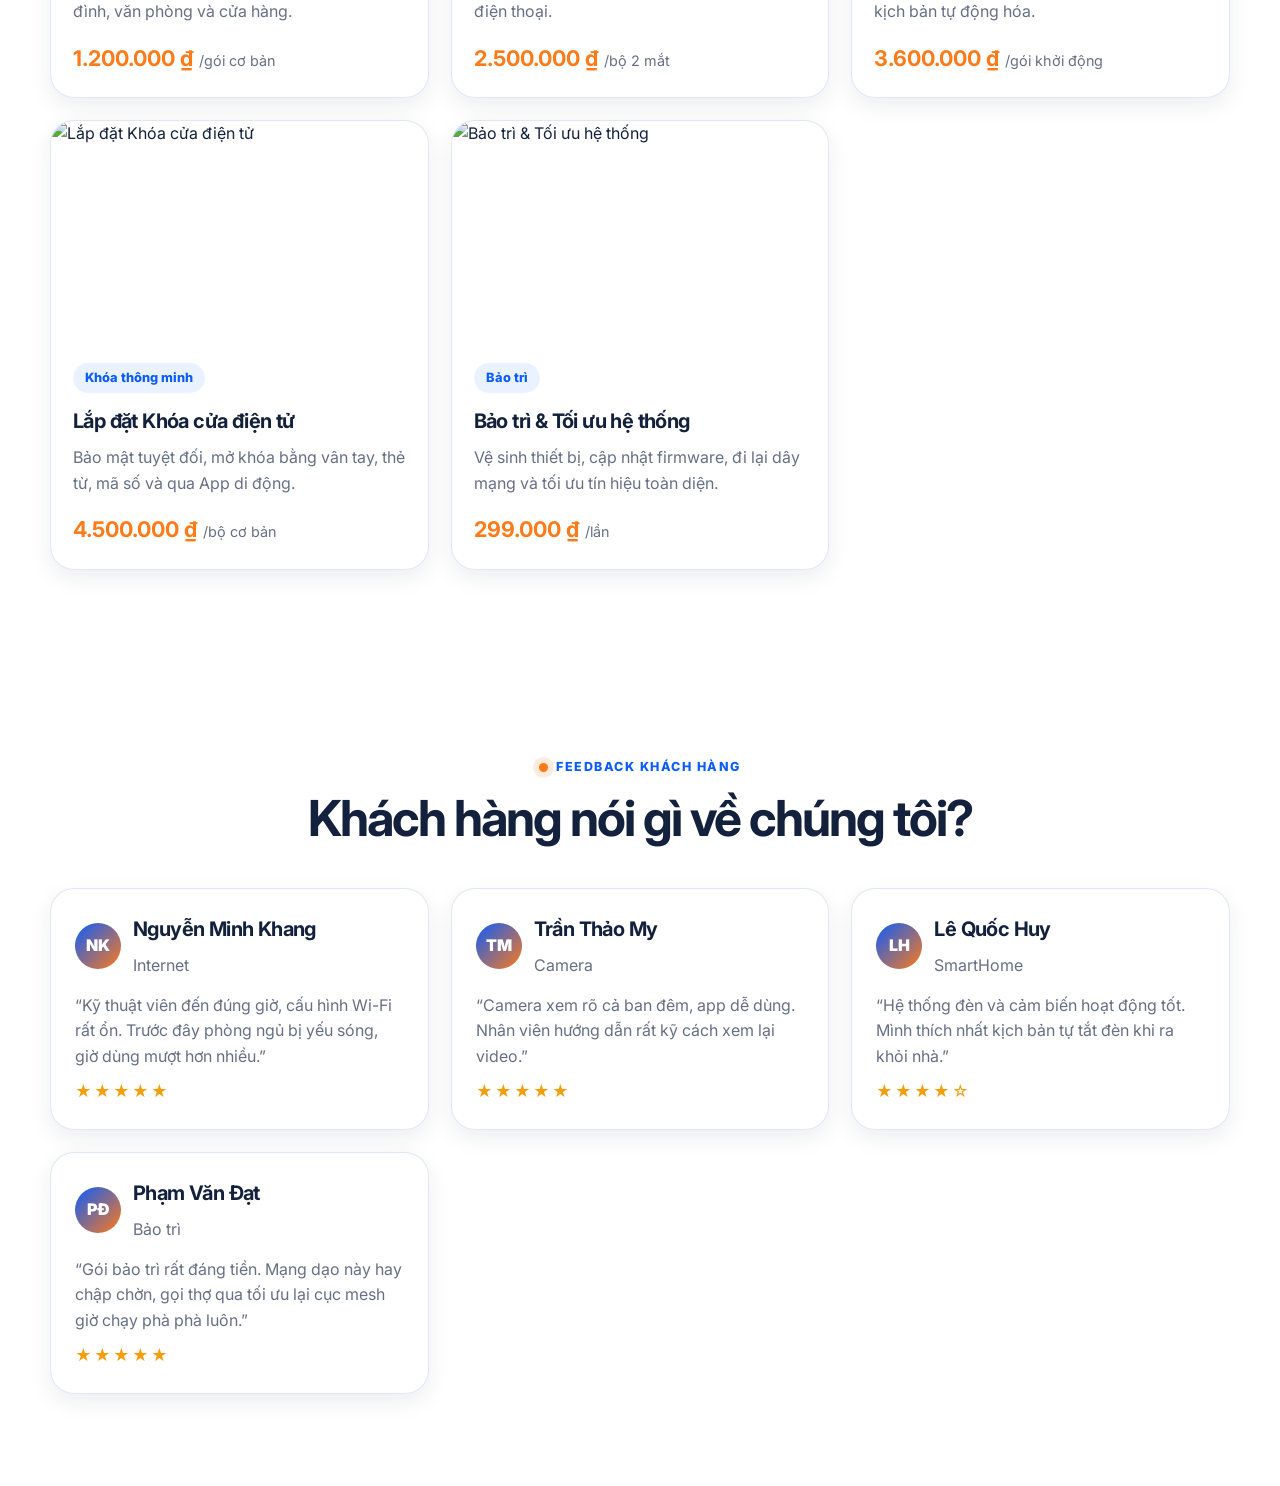
==== commit 19438e3e: "Loại bỏ dữ liệu dư thừa" ====
--- a/index.html
+++ b/index.html
@@ -6,25 +6,21 @@
   <meta name="description" content="Dịch vụ vệ tinh - Lắp đặt, bảo trì Internet, Camera và SmartHome chuyên nghiệp." />
   <title>Dịch vụ vệ tinh | Internet - Camera - SmartHome</title>
 
-  <!-- Google Font -->
   <link rel="preconnect" href="https://fonts.googleapis.com" />
   <link rel="preconnect" href="https://fonts.gstatic.com" crossorigin />
   <link href="https://fonts.googleapis.com/css2?family=Inter:wght@400;500;600;700;800&display=swap" rel="stylesheet" />
 
-  <!-- CSS files -->
   <link rel="stylesheet" href="css/style.css" />
   <link rel="stylesheet" href="css/ui.css" />
   <link rel="stylesheet" href="css/animation.css" />
   <link rel="stylesheet" href="css/responsive.css" />
 </head>
 <body>
-  <!-- Toast Notification -->
   <div id="toast" class="toast" aria-live="polite"></div>
 
-  <!-- Header -->
   <header class="site-header" id="header">
     <div class="container header-wrapper">
-      <a href="#home" class="logo" aria-label="Dịch vụ vệ tinh">
+      <a href="index.html" class="logo" aria-label="Dịch vụ vệ tinh">
         <span class="logo-icon"></span>
         <span>Dịch vụ <strong>vệ tinh</strong></span>
       </a>
@@ -35,24 +31,18 @@
         <span></span>
       </button>
 
-      <nav class="main-nav" id="mainNav">
-        <a href="#home" class="nav-link active">Trang chủ</a>
-        <a href="#services" class="nav-link" data-tab-link="internet">Internet</a>
-        <a href="#services" class="nav-link" data-tab-link="camera">Camera</a>
-        <a href="#services" class="nav-link" data-tab-link="smarthome">SmartHome</a>
-        <a href="#maintenance" class="nav-link">Bảo trì</a>
-        <a href="#contact" class="nav-link">Liên hệ</a>
-      </nav>
-
-      <div class="auth-area" id="authArea">
-        <button class="btn btn-outline btn-sm" id="openLoginBtn">Đăng nhập</button>
-        <button class="btn btn-primary btn-sm" id="openRegisterBtn">Đăng ký</button>
-      </div>
+    <nav class="main-nav" id="mainNav">
+      <a href="index.html" class="nav-link active">Trang chủ</a>
+      <a href="dich-vu.html" class="nav-link">Dịch vụ</a>
+      <a href="bao-tri.html" class="nav-link">Bảo trì</a>
+      <a href="lien-he.html" class="nav-link">Liên hệ</a>
+    </nav>
+
+      <div class="auth-area" id="authArea"></div>
     </div>
   </header>
 
   <main>
-    <!-- Hero Section -->
     <section class="hero section" id="home">
       <div class="container hero-grid">
         <div class="hero-content fade-up">
@@ -63,8 +53,8 @@
             văn phòng, cửa hàng với quy trình minh bạch và đội kỹ thuật phản hồi nhanh.
           </p>
           <div class="hero-actions">
-            <a href="#services" class="btn btn-primary btn-lg">Xem dịch vụ</a>
-            <a href="#contact" class="btn btn-outline btn-lg">Yêu cầu tư vấn</a>
+            <a href="dich-vu.html" class="btn btn-primary btn-lg">Xem dịch vụ</a>
+            <a href="lien-he.html" class="btn btn-outline btn-lg">Yêu cầu tư vấn</a>
           </div>
           <div class="hero-stats">
             <div>
@@ -89,19 +79,11 @@
             src="https://images.unsplash.com/photo-1516321318423-f06f85e504b3?auto=format&fit=crop&w=900&q=80"
             alt="Kỹ thuật viên đang cấu hình thiết bị công nghệ"
           />
-          <div class="floating-card top-card">
-            <span class="status-dot"></span>
-            Hệ thống đang hoạt động ổn định
-          </div>
-          <div class="floating-card bottom-card">
-            <strong>30%</strong>
-            <span>cọc khi xác nhận lịch</span>
           </div>
         </div>
       </div>
     </section>
 
-    <!-- Featured Services -->
     <section class="section featured-section">
       <div class="container">
         <div class="section-heading">
@@ -113,50 +95,6 @@
       </div>
     </section>
 
-    <!-- Services Detail Tabs -->
-    <section class="section services-section" id="services">
-      <div class="container">
-        <div class="section-heading compact">
-          <span class="eyebrow">Chi tiết dịch vụ</span>
-          <h2>Bảng giá, công nghệ và thời gian lắp đặt</h2>
-        </div>
-
-        <div class="tab-controls" role="tablist" aria-label="Danh mục dịch vụ">
-          <button class="tab-btn active" data-tab="internet" role="tab">Internet</button>
-          <button class="tab-btn" data-tab="camera" role="tab">Camera</button>
-          <button class="tab-btn" data-tab="smarthome" role="tab">SmartHome</button>
-        </div>
-
-        <div class="tab-content fade-tab active" id="serviceDetail"></div>
-      </div>
-    </section>
-
-    <!-- Maintenance Section -->
-    <section class="section maintenance-section" id="maintenance">
-      <div class="container maintenance-grid">
-        <div>
-          <span class="eyebrow">Bảo trì định kỳ</span>
-          <h2>Giữ hệ thống của bạn luôn ổn định</h2>
-          <p>
-            Đội kỹ thuật kiểm tra đường truyền, vệ sinh camera, cập nhật firmware, tối ưu Wi-Fi và kiểm tra
-            bảo mật thiết bị SmartHome theo lịch hẹn.
-          </p>
-          <ul class="check-list">
-            <li>Kiểm tra tín hiệu mạng, router, mesh Wi-Fi.</li>
-            <li>Vệ sinh, cân chỉnh góc quay, kiểm tra lưu trữ camera.</li>
-            <li>Kiểm tra cảm biến, app điều khiển và kịch bản tự động hóa.</li>
-          </ul>
-        </div>
-        <div class="maintenance-card">
-          <h3>Gói bảo trì từ</h3>
-          <strong>299.000đ/lần</strong>
-          <p>Phù hợp cho hộ gia đình, cửa hàng nhỏ và văn phòng cần hỗ trợ nhanh.</p>
-          <a href="#contact" class="btn btn-primary">Đăng ký bảo trì</a>
-        </div>
-      </div>
-    </section>
-
-    <!-- Feedback -->
     <section class="section feedback-section">
       <div class="container">
         <div class="section-heading">
@@ -166,73 +104,9 @@
         <div class="feedback-grid" id="feedbackList"></div>
       </div>
     </section>
-
-    <!-- Contact / Consulting Form -->
-    <section class="section contact-section" id="contact">
-      <div class="container contact-grid">
-        <div class="contact-copy">
-          <span class="eyebrow">Liên hệ tư vấn</span>
-          <h2>Chưa muốn lắp ngay? Gửi yêu cầu để được tư vấn</h2>
-          <p>
-            Điền thông tin cơ bản, chúng tôi sẽ gọi lại để khảo sát nhu cầu, khu vực triển khai và đề xuất
-            gói phù hợp nhất.
-          </p>
-          <div class="contact-info-list">
-            <div>
-              <strong>Hotline</strong>
-              <span>0900 123 456</span>
-            </div>
-            <div>
-              <strong>Email</strong>
-              <span>support@dichvuvetinh.vn</span>
-            </div>
-            <div>
-              <strong>Thời gian</strong>
-              <span>08:00 - 22:00 mỗi ngày</span>
-            </div>
-          </div>
-        </div>
-
-        <form class="form-card" id="consultForm" novalidate>
-          <h3>Yêu cầu tư vấn</h3>
-          <div class="form-group">
-            <label for="consultName">Họ và tên</label>
-            <input type="text" id="consultName" name="name" placeholder="Ví dụ: Nguyễn Văn An" />
-            <small class="error-message"></small>
-          </div>
-          <div class="form-group">
-            <label for="consultPhone">Số điện thoại</label>
-            <input type="tel" id="consultPhone" name="phone" placeholder="Ví dụ: 0912345678" />
-            <small class="error-message"></small>
-          </div>
-          <div class="form-group">
-            <label for="consultArea">Khu vực cần hỗ trợ</label>
-            <input type="text" id="consultArea" name="area" placeholder="Ví dụ: Buôn Ma Thuột, Đắk Lắk" />
-            <small class="error-message"></small>
-          </div>
-          <div class="form-group">
-            <label for="consultNeed">Nhu cầu</label>
-            <select id="consultNeed" name="need">
-              <option value="">Chọn nhu cầu</option>
-              <option value="Internet">Internet</option>
-              <option value="Camera">Camera</option>
-              <option value="SmartHome">SmartHome</option>
-              <option value="Bảo trì">Bảo trì</option>
-            </select>
-            <small class="error-message"></small>
-          </div>
-          <div class="form-group">
-            <label for="consultNote">Ghi chú thêm</label>
-            <textarea id="consultNote" name="note" rows="4" placeholder="Mô tả sơ bộ nhu cầu của bạn"></textarea>
-          </div>
-          <button type="submit" class="btn btn-primary btn-full">Gửi yêu cầu</button>
-        </form>
-      </div>
-    </section>
   </main>
 
-  <!-- Booking Modal -->
-  <div class="modal-backdrop" id="bookingModal" aria-hidden="true">
+<div class="modal-backdrop" id="bookingModal" aria-hidden="true">
     <div class="modal-box" role="dialog" aria-modal="true" aria-labelledby="bookingTitle">
       <button class="modal-close" data-close-modal="bookingModal" aria-label="Đóng popup">×</button>
       <div class="modal-header">
@@ -275,57 +149,53 @@
           <small class="error-message"></small>
         </div>
 
-        <button type="button" class="btn btn-outline btn-full" id="calculateDepositBtn">Tiến hành Lắp đặt</button>
-
-        <div class="bill-summary" id="billSummary" hidden>
-          <h3>Tóm tắt đơn hàng</h3>
-          <div class="bill-row">
-            <span>Dịch vụ</span>
-            <strong id="billServiceName">-</strong>
-          </div>
-          <div class="bill-row">
-            <span>Giá gốc</span>
-            <strong id="billPrice">0đ</strong>
-          </div>
-          <div class="bill-row highlight">
-            <span>Cọc 30%</span>
-            <strong id="billDeposit">0đ</strong>
-          </div>
-          <button type="submit" class="btn btn-primary btn-full" id="confirmBookingBtn">
-            Xác nhận & Cọc 30%
-          </button>
-        </div>
+        <button type="submit" class="btn btn-primary btn-full" id="confirmBookingBtn">
+          Xác nhận sử dụng dịch vụ
+        </button>
       </form>
     </div>
   </div>
 
-  <!-- Auth Modal -->
-  <div class="modal-backdrop" id="authModal" aria-hidden="true">
+ <div class="modal-backdrop" id="authModal" aria-hidden="true">
     <div class="modal-box modal-sm" role="dialog" aria-modal="true" aria-labelledby="authTitle">
       <button class="modal-close" data-close-modal="authModal" aria-label="Đóng popup">×</button>
       <div class="modal-header">
-        <span class="eyebrow">Tài khoản demo</span>
-        <h2 id="authTitle">Đăng nhập nhanh</h2>
-        <p>Nhập họ tên để hệ thống tạo avatar chữ cái đầu bằng LocalStorage.</p>
+        <span class="eyebrow" style="color: var(--color-primary);">TÀI KHOẢN HỆ THỐNG</span>
+        <h2 id="authTitle">Đăng nhập</h2>
+        <p id="authSubtitle">Vui lòng đăng nhập để tiếp tục.</p>
       </div>
 
       <form id="authForm" novalidate>
-        <div class="form-group">
+        <input type="hidden" id="authMode" value="login" />
+
+        <div class="form-group" id="nameGroup" style="display: none;">
           <label for="authFullName">Họ và tên</label>
           <input type="text" id="authFullName" name="fullName" placeholder="Ví dụ: Nguyễn Văn A" />
           <small class="error-message"></small>
         </div>
         <div class="form-group">
-          <label for="authPhone">Số điện thoại hoặc Email</label>
-          <input type="text" id="authPhone" name="contact" placeholder="Ví dụ: 0912345678" />
-          <small class="error-message"></small>
-        </div>
-        <button type="submit" class="btn btn-primary btn-full">Lưu tài khoản demo</button>
+          <label for="authEmail">Email</label>
+          <input type="email" id="authEmail" name="email" placeholder="Ví dụ: email@gmail.com" />
+          <small class="error-message"></small>
+        </div>
+        <div class="form-group">
+          <label for="authPassword">Mật khẩu</label>
+          <input type="password" id="authPassword" name="password" placeholder="Mật khẩu (ít nhất 6 ký tự)" />
+          <small class="error-message"></small>
+        </div>
+        
+        <button type="submit" class="btn btn-primary btn-full" id="authSubmitBtn">Đăng nhập</button>
+
+        <div style="text-align: center; margin-top: 18px; font-size: 0.9rem;">
+          <span id="authToggleText">Chưa có tài khoản?</span>
+          <a href="#" id="authToggleLink" style="color: var(--color-primary); font-weight: 700;">Đăng ký ngay</a>
+        </div>
       </form>
     </div>
   </div>
-
-  <!-- Chatbox Widget -->
+    </div>
+  </div>
+
   <div class="chat-widget" id="chatWidget">
     <button class="chat-toggle" id="chatToggle" aria-label="Mở chat tư vấn">
       <span>💬</span>
@@ -345,8 +215,7 @@
       <div class="faq-list" id="faqList"></div>
     </div>
   </div>
-
-  <!-- JavaScript files -->
+  <script src="https://cdn.jsdelivr.net/npm/@supabase/supabase-js@2"></script>
   <script src="js/data.js"></script>
   <script src="js/effect.js"></script>
   <script src="js/form.js"></script>
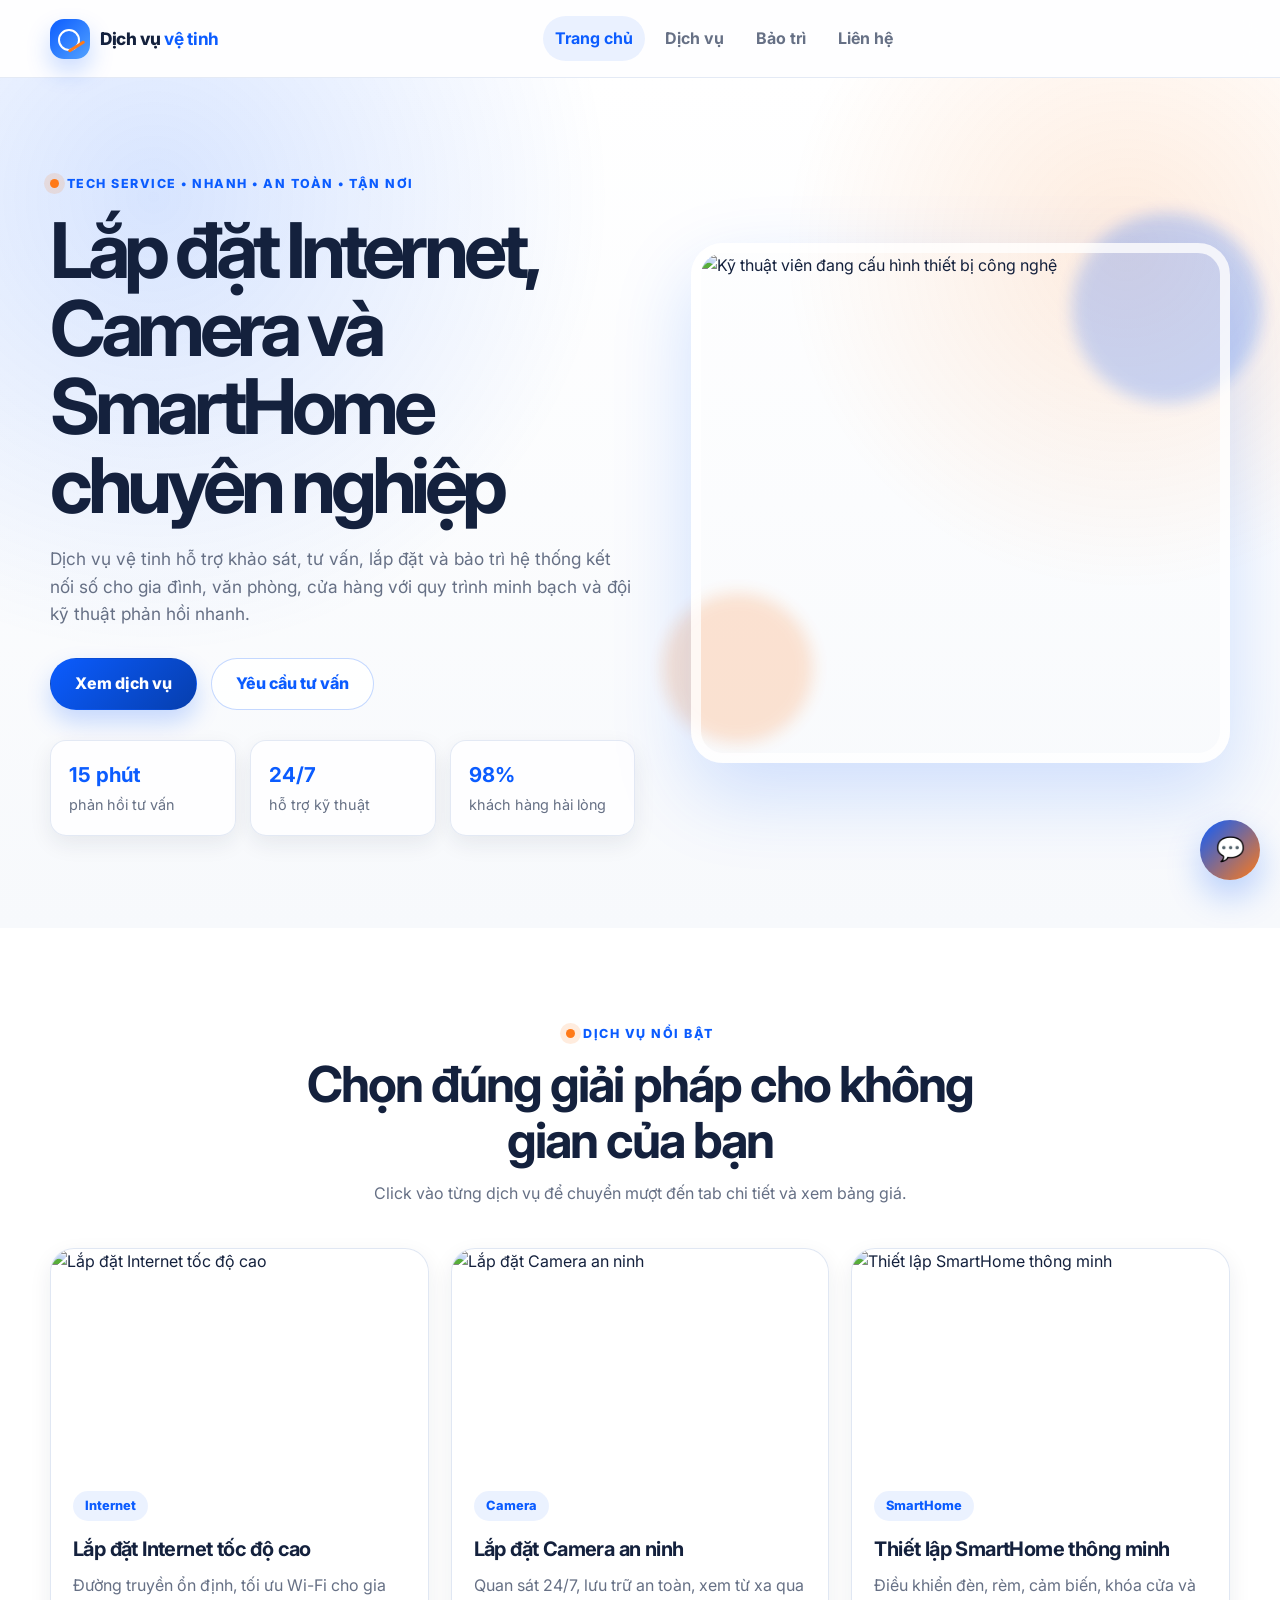
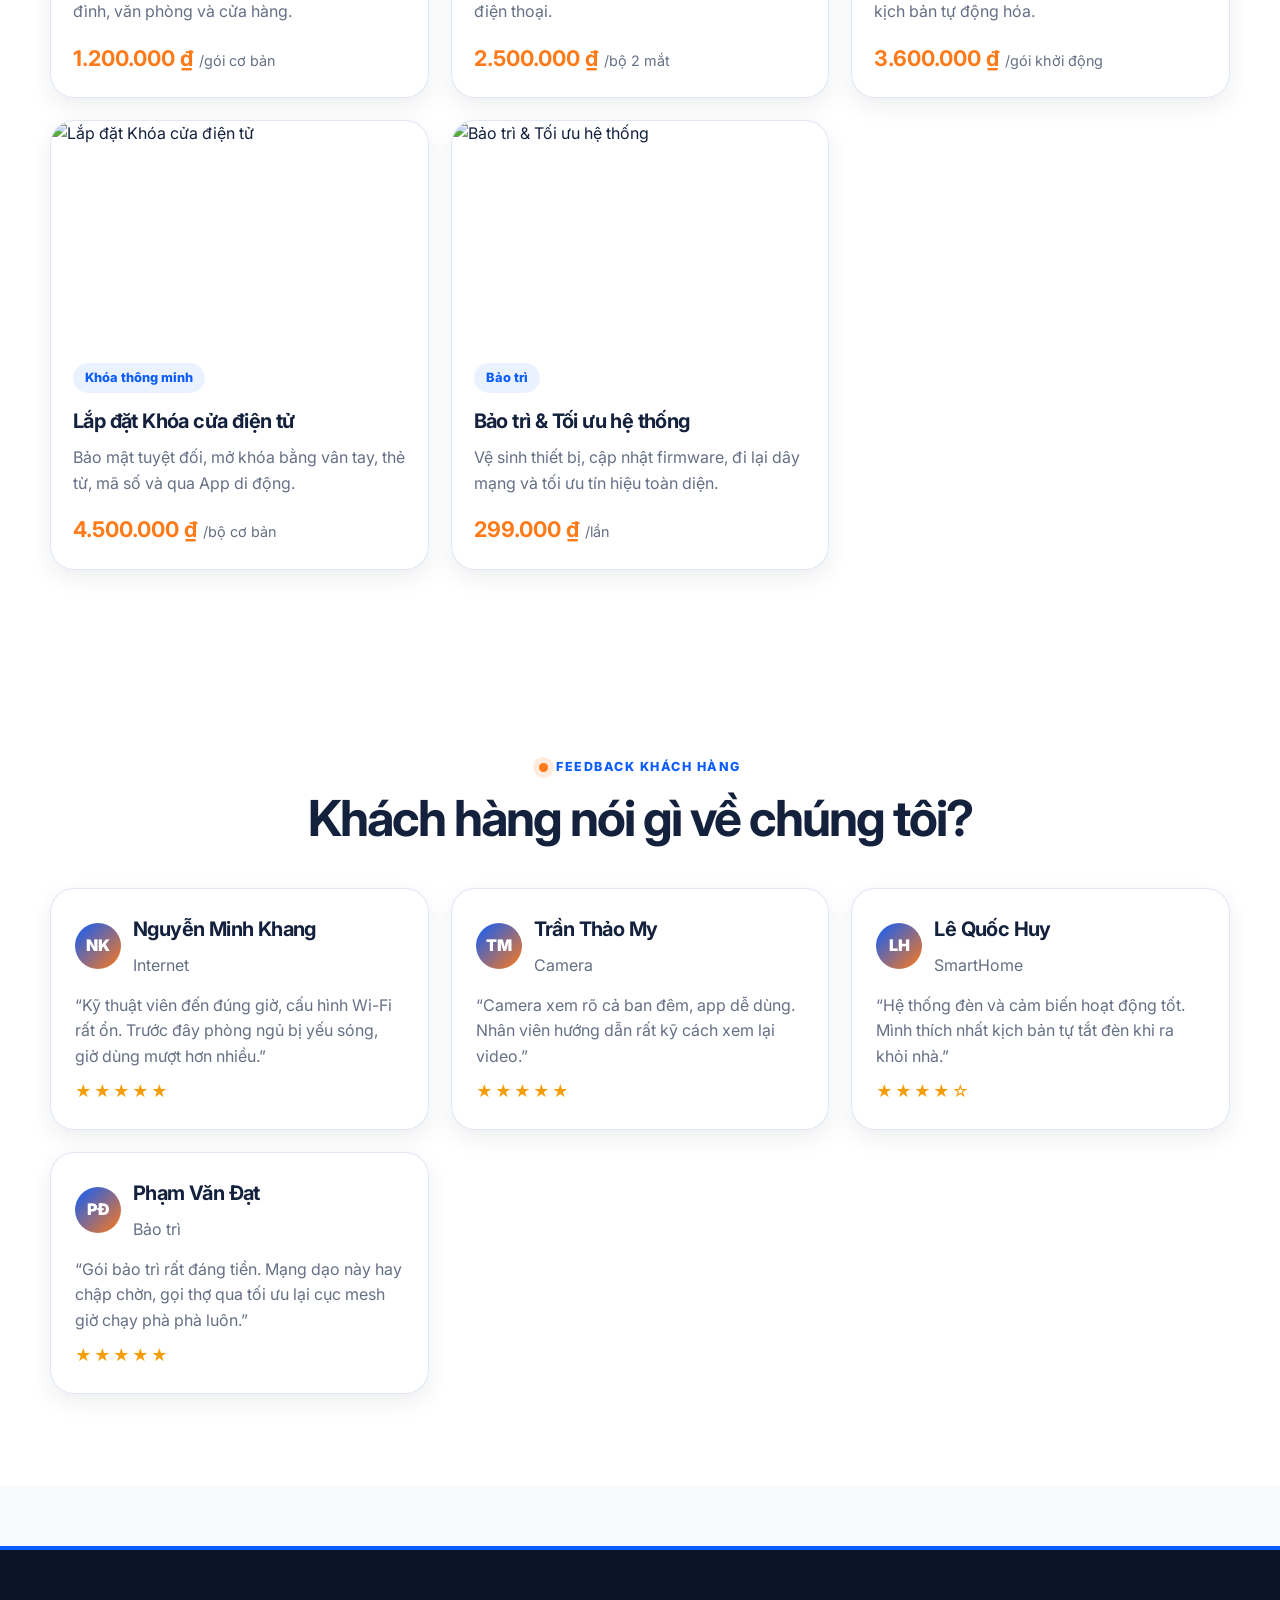
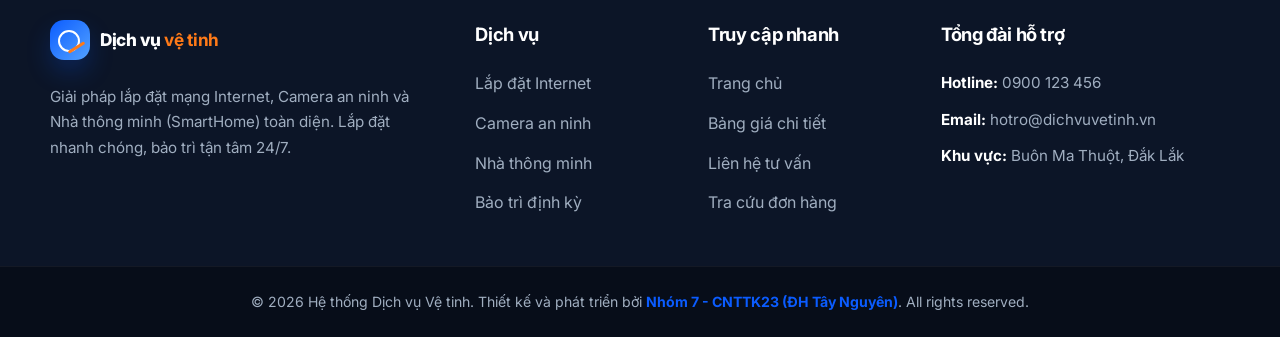
==== commit 35154d4a: "Thêm footer" ====
--- a/index.html
+++ b/index.html
@@ -106,6 +106,50 @@
     </section>
   </main>
 
+  <footer class="site-footer">
+    <div class="container footer-grid">
+      <div class="footer-about">
+        <a href="index.html" class="logo" style="color: #fff;">
+          <span class="logo-icon"></span><span>Dịch vụ <strong style="color: var(--color-secondary);">vệ tinh</strong></span>
+        </a>
+        <p>Giải pháp lắp đặt mạng Internet, Camera an ninh và Nhà thông minh (SmartHome) toàn diện. Lắp đặt nhanh chóng, bảo trì tận tâm 24/7.</p>
+      </div>
+      
+      <div class="footer-links">
+        <h3>Dịch vụ</h3>
+        <ul>
+          <li><a href="dich-vu.html?service=internet">Lắp đặt Internet</a></li>
+          <li><a href="dich-vu.html?service=camera">Camera an ninh</a></li>
+          <li><a href="dich-vu.html?service=smarthome">Nhà thông minh</a></li>
+          <li><a href="bao-tri.html">Bảo trì định kỳ</a></li>
+        </ul>
+      </div>
+
+      <div class="footer-links">
+        <h3>Truy cập nhanh</h3>
+        <ul>
+          <li><a href="index.html">Trang chủ</a></li>
+          <li><a href="dich-vu.html">Bảng giá chi tiết</a></li>
+          <li><a href="lien-he.html">Liên hệ tư vấn</a></li>
+          <li><a href="quan-ly.html">Tra cứu đơn hàng</a></li>
+        </ul>
+      </div>
+
+      <div class="footer-contact">
+        <h3>Tổng đài hỗ trợ</h3>
+        <p><strong>Hotline:</strong> 0900 123 456</p>
+        <p><strong>Email:</strong> hotro@dichvuvetinh.vn</p>
+        <p><strong>Khu vực:</strong> Buôn Ma Thuột, Đắk Lắk</p>
+      </div>
+    </div>
+    
+    <div class="footer-bottom">
+      <div class="container">
+        <p>&copy; 2026 Hệ thống Dịch vụ Vệ tinh. Thiết kế và phát triển bởi <strong>Nhóm 7 - CNTTK23 (ĐH Tây Nguyên)</strong>. All rights reserved.</p>
+      </div>
+    </div>
+  </footer>
+  
 <div class="modal-backdrop" id="bookingModal" aria-hidden="true">
     <div class="modal-box" role="dialog" aria-modal="true" aria-labelledby="bookingTitle">
       <button class="modal-close" data-close-modal="bookingModal" aria-label="Đóng popup">×</button>
--- a/css/style.css
+++ b/css/style.css
@@ -531,3 +531,90 @@
   color: var(--color-muted);
   text-align: right;
 }
+/* =========================================================
+   FOOTER (Chân trang)
+   ========================================================= */
+.site-footer {
+  background-color: #0c1527;
+  color: #a0aec0;
+  padding-top: 70px;
+  margin-top: 60px;
+  border-top: 4px solid var(--color-primary);
+}
+
+.footer-grid {
+  display: grid;
+  grid-template-columns: 2fr 1fr 1fr 1.5fr;
+  gap: 40px;
+  margin-bottom: 50px;
+}
+
+.footer-about p {
+  margin-top: 16px;
+  font-size: 0.95rem;
+  line-height: 1.7;
+}
+
+.footer-links h3, .footer-contact h3 {
+  color: #fff;
+  font-size: 1.15rem;
+  margin-bottom: 22px;
+  font-weight: 700;
+  letter-spacing: -0.02em;
+}
+
+.footer-links ul {
+  list-style: none;
+  padding: 0;
+  margin: 0;
+  display: grid;
+  gap: 14px;
+}
+
+.footer-links a {
+  color: #a0aec0;
+  transition: color 0.25s ease, padding-left 0.25s ease;
+}
+
+.footer-links a:hover {
+  color: var(--color-secondary);
+  padding-left: 6px; /* Hiệu ứng thụt lề nhẹ khi di chuột */
+}
+
+.footer-contact p {
+  margin-bottom: 12px;
+  font-size: 0.95rem;
+}
+
+.footer-contact strong {
+  color: #fff;
+}
+
+.footer-bottom {
+  background-color: #070d19;
+  padding: 24px 0;
+  text-align: center;
+  font-size: 0.88rem;
+  border-top: 1px solid rgba(255,255,255,0.05);
+}
+
+.footer-bottom strong {
+  color: var(--color-primary);
+}
+
+/* Responsive cho Footer */
+@media (max-width: 860px) {
+  .footer-grid {
+    grid-template-columns: repeat(2, 1fr);
+  }
+}
+
+@media (max-width: 640px) {
+  .footer-grid {
+    grid-template-columns: 1fr;
+    gap: 34px;
+  }
+  .site-footer {
+    padding-top: 50px;
+  }
+}
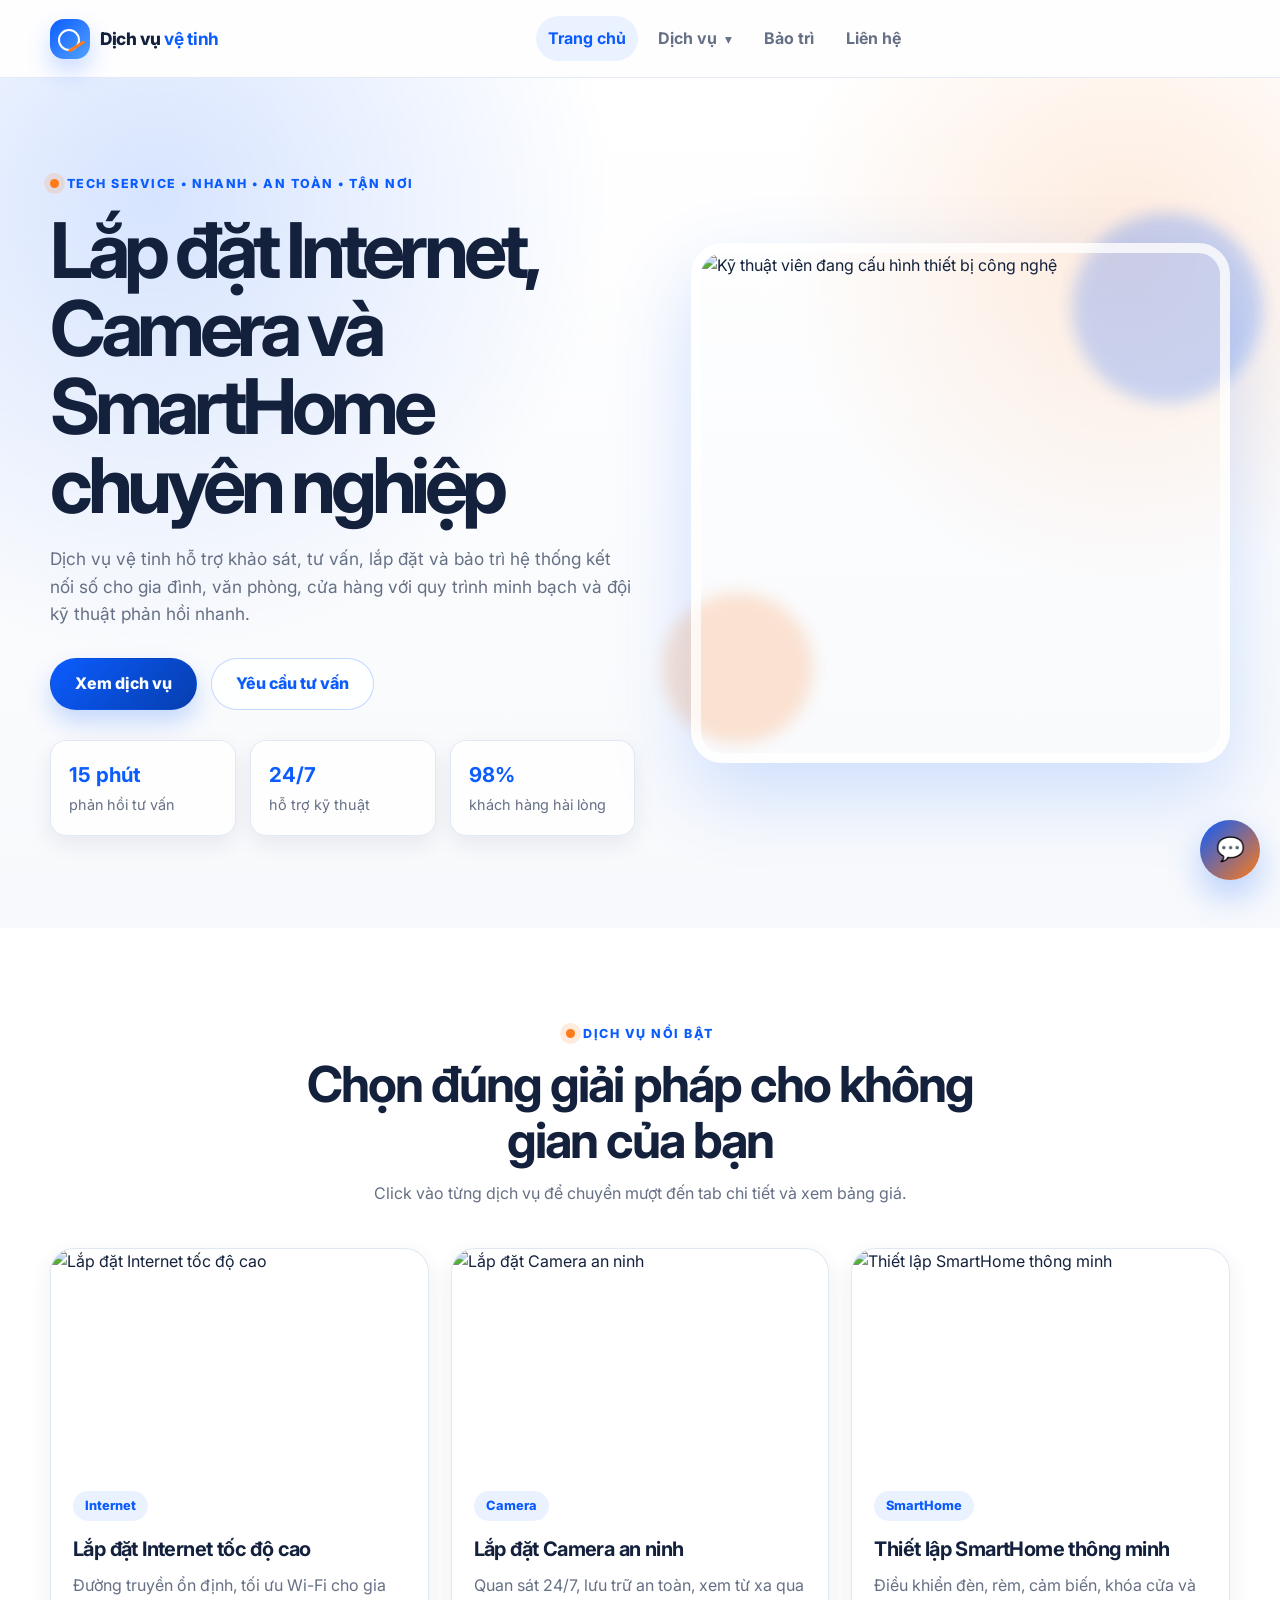
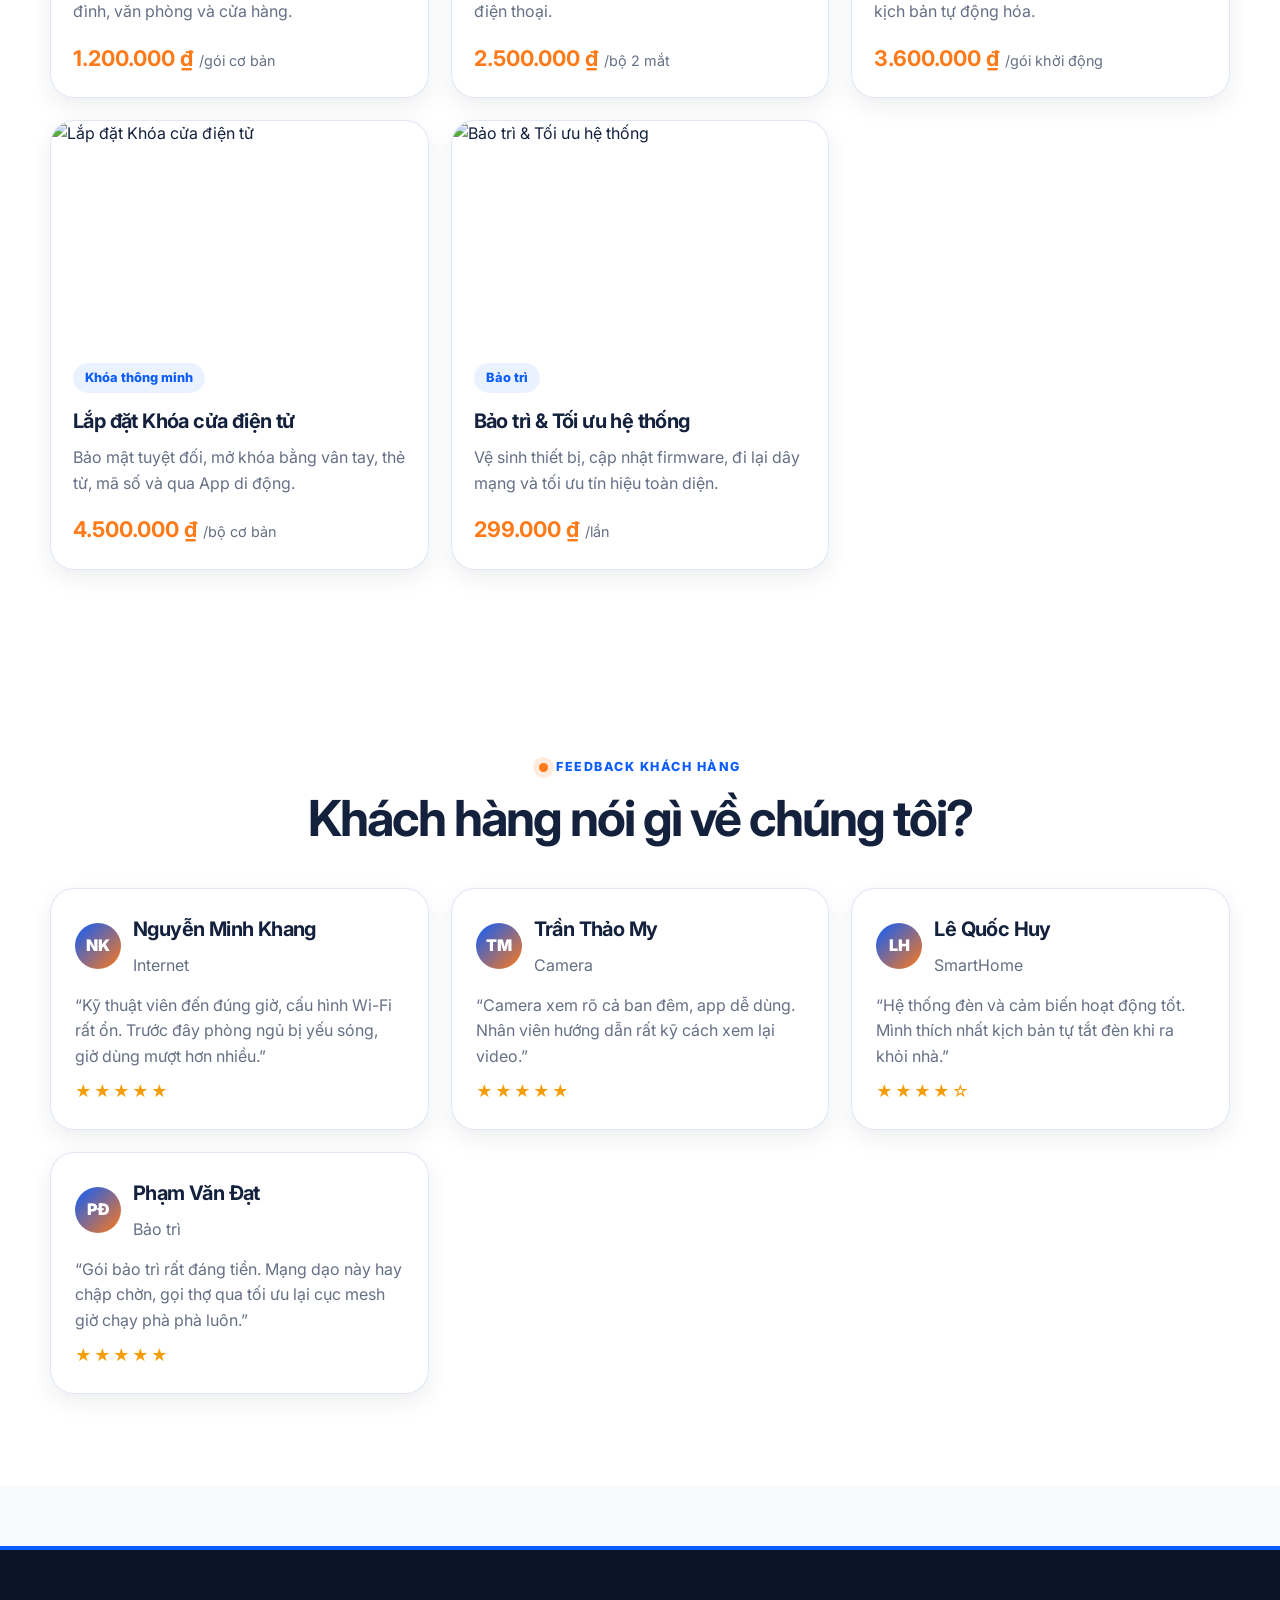
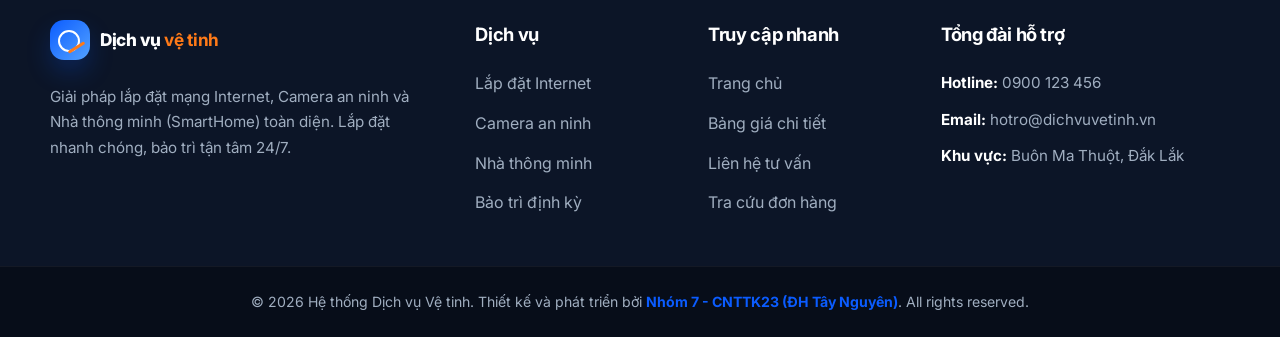
==== commit 0b266c77: "Thêm navigation cấp 2 cho tất cả trang" ====
--- a/index.html
+++ b/index.html
@@ -32,11 +32,21 @@
       </button>
 
     <nav class="main-nav" id="mainNav">
-      <a href="index.html" class="nav-link active">Trang chủ</a>
-      <a href="dich-vu.html" class="nav-link">Dịch vụ</a>
-      <a href="bao-tri.html" class="nav-link">Bảo trì</a>
-      <a href="lien-he.html" class="nav-link">Liên hệ</a>
-    </nav>
+        <a href="index.html" class="nav-link">Trang chủ</a>
+        
+        <div class="nav-item-dropdown">
+          <a href="dich-vu.html" class="nav-link">Dịch vụ <span class="dropdown-arrow">▾</span></a>
+          <div class="dropdown-menu">
+            <a href="dich-vu.html?service=internet">Lắp đặt Internet</a>
+            <a href="dich-vu.html?service=camera">Camera an ninh</a>
+            <a href="dich-vu.html?service=smarthome">Nhà thông minh</a>
+            <a href="dich-vu.html?service=smartlock">Khóa cửa điện tử</a>
+            <a href="bao-tri.html">Dịch vụ bảo trì</a>
+          </div>
+        </div>
+        <a href="bao-tri.html" class="nav-link">Bảo trì</a>
+        <a href="lien-he.html" class="nav-link">Liên hệ</a>
+      </nav>
 
       <div class="auth-area" id="authArea"></div>
     </div>
--- a/css/style.css
+++ b/css/style.css
@@ -618,3 +618,65 @@
     padding-top: 50px;
   }
 }
+
+/* =========================================================
+   DROPDOWN MENU (Nav cấp 2)
+   ========================================================= */
+.nav-item-dropdown {
+  position: relative;
+  display: inline-flex;
+  align-items: center;
+}
+
+.dropdown-arrow {
+  font-size: 0.85em;
+  margin-left: 4px;
+  transition: transform 0.3s ease;
+}
+
+.dropdown-menu {
+  position: absolute;
+  top: 100%;
+  left: 0;
+  min-width: 240px;
+  background: var(--color-white);
+  border: 1px solid var(--color-border);
+  border-radius: 16px;
+  box-shadow: var(--shadow-md);
+  padding: 12px;
+  opacity: 0;
+  visibility: hidden;
+  transform: translateY(15px);
+  transition: opacity 0.3s ease, transform 0.3s ease, visibility 0.3s;
+  z-index: 1000;
+  display: flex;
+  flex-direction: column;
+  gap: 6px;
+}
+
+/* Hiển thị Menu con khi rê chuột vào (Hover) trên PC */
+.nav-item-dropdown:hover .dropdown-menu {
+  opacity: 1;
+  visibility: visible;
+  transform: translateY(5px);
+}
+
+/* Xoay mũi tên 180 độ */
+.nav-item-dropdown:hover .dropdown-arrow {
+  transform: rotate(180deg);
+}
+
+.dropdown-menu a {
+  padding: 10px 16px;
+  color: var(--color-text);
+  font-weight: 600;
+  font-size: 0.95rem;
+  border-radius: 10px;
+  transition: background 0.2s, color 0.2s, padding-left 0.2s;
+}
+
+.dropdown-menu a:hover {
+  background: rgba(11, 92, 255, 0.08);
+  color: var(--color-primary);
+  padding-left: 20px; /* Thụt lề nhẹ vào trong khi di chuột */
+}
--- a/css/responsive.css
+++ b/css/responsive.css
@@ -82,6 +82,42 @@
   .tab-btn {
     flex: 0 0 auto;
   }
+  
+  /* Fix Menu cấp 2 trên Mobile */
+  .nav-item-dropdown {
+    display: flex;
+    flex-direction: column;
+    align-items: flex-start;
+    width: 100%;
+  }
+  
+  .nav-item-dropdown > a {
+    width: 100%;
+    display: flex;
+    justify-content: space-between;
+    align-items: center;
+  }
+
+  .dropdown-menu {
+    position: static;
+    opacity: 1;
+    visibility: visible;
+    transform: none;
+    box-shadow: none;
+    border: none;
+    background: transparent;
+    padding: 0 0 0 16px; 
+    margin-top: 5px;
+    display: none; 
+    width: 100%;
+  }
+  
+  .nav-item-dropdown.active .dropdown-menu {
+    display: flex;
+  }
+  .nav-item-dropdown.active .dropdown-arrow {
+    transform: rotate(180deg);
+  }
 }
 
 @media (max-width: 640px) {
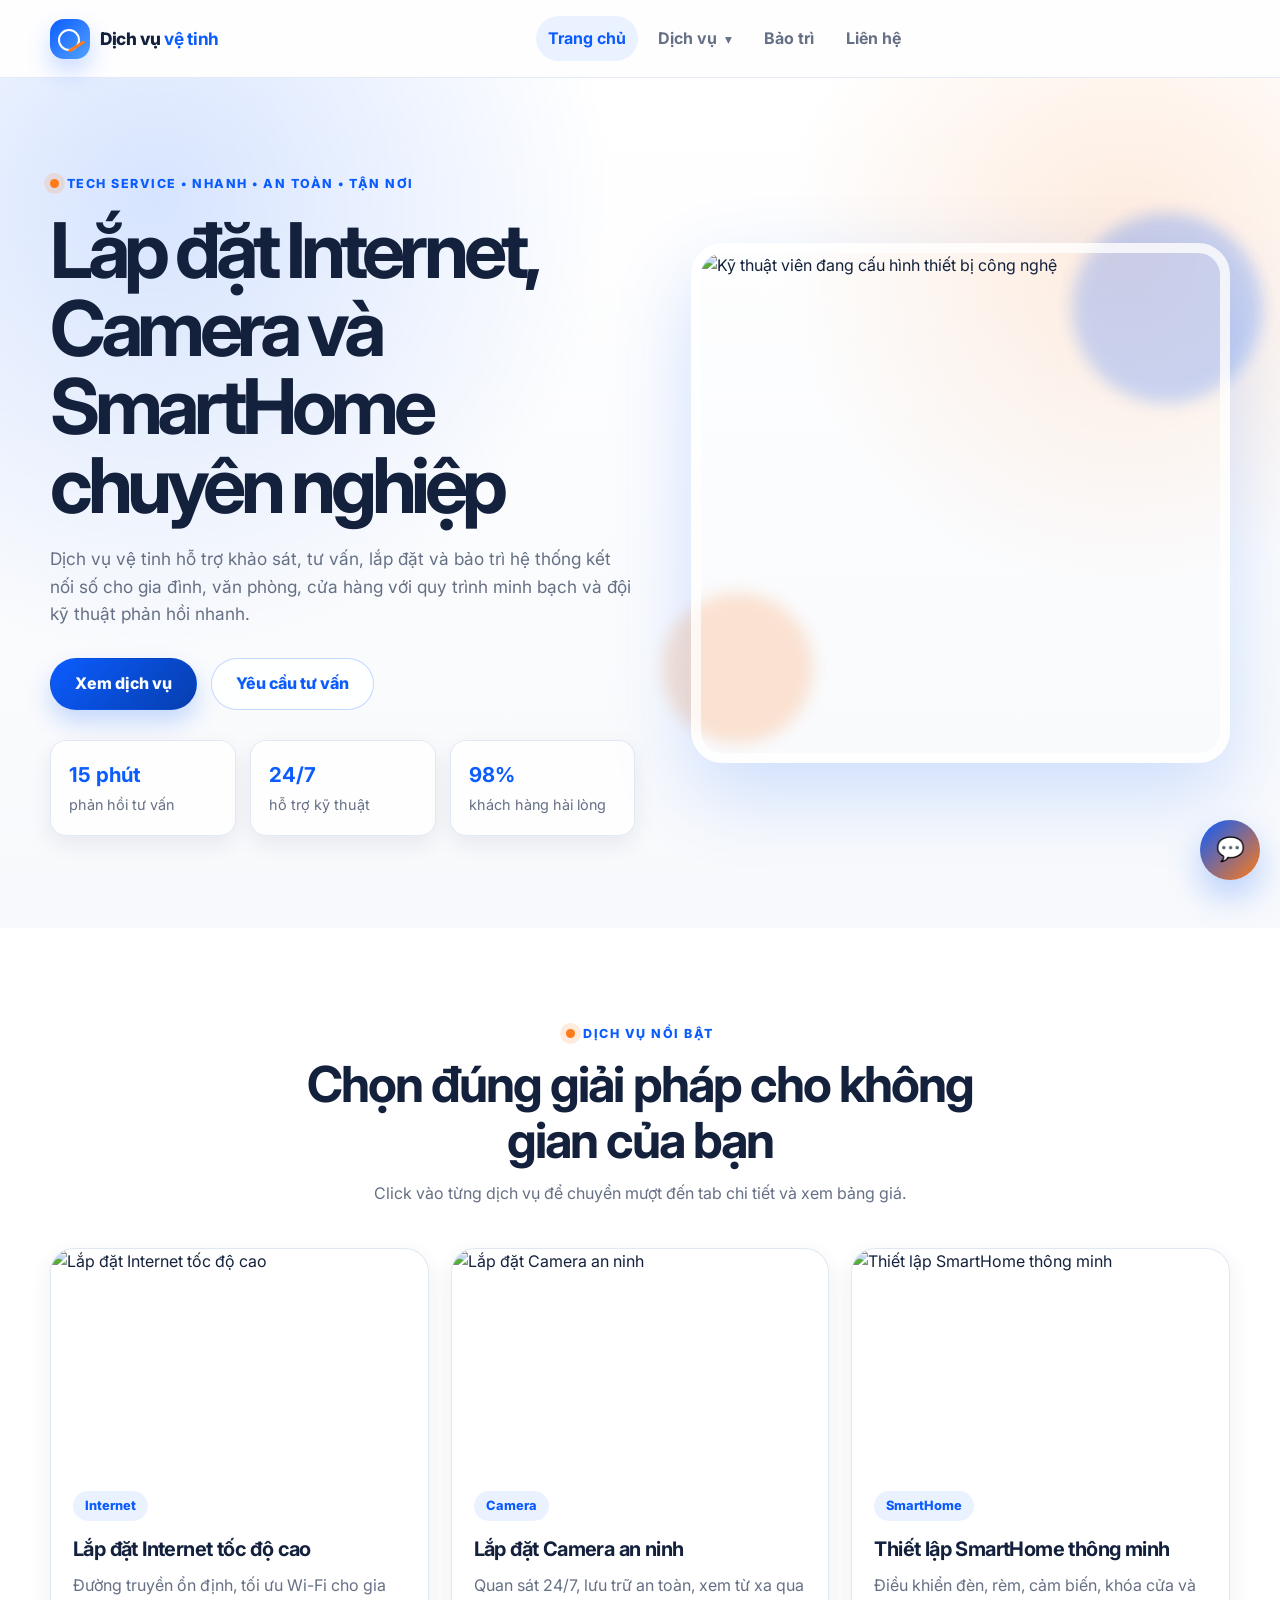
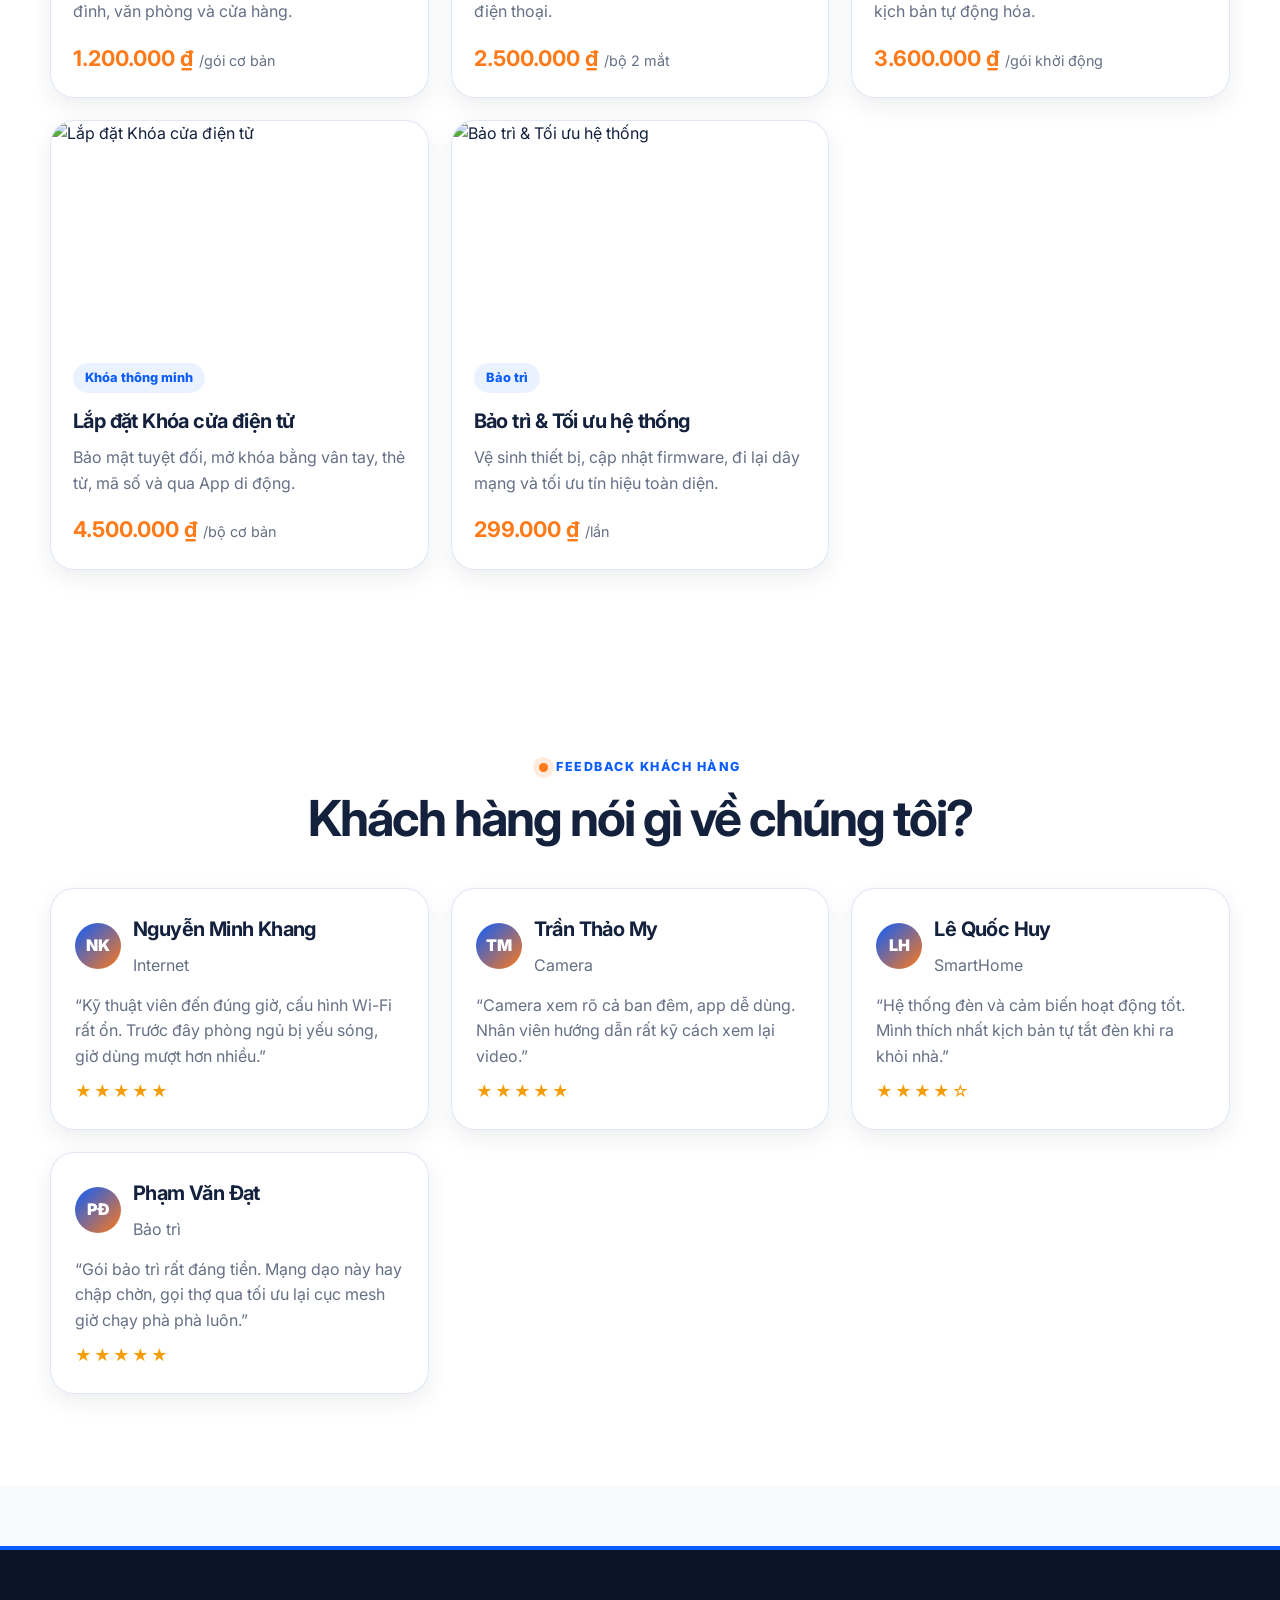
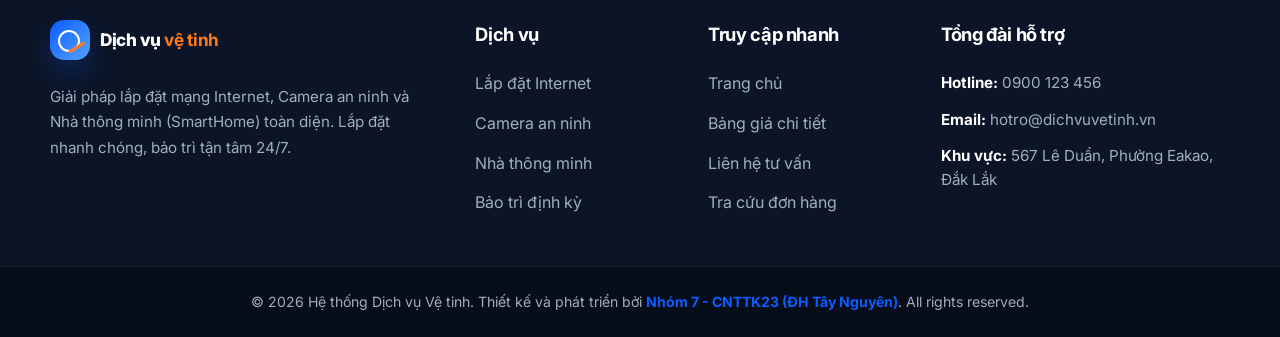
==== commit e756614e: "Update" ====
--- a/index.html
+++ b/index.html
@@ -149,7 +149,7 @@
         <h3>Tổng đài hỗ trợ</h3>
         <p><strong>Hotline:</strong> 0900 123 456</p>
         <p><strong>Email:</strong> hotro@dichvuvetinh.vn</p>
-        <p><strong>Khu vực:</strong> Buôn Ma Thuột, Đắk Lắk</p>
+        <p><strong>Khu vực:</strong> 567 Lê Duẩn, Phường Eakao, Đắk Lắk</p>
       </div>
     </div>
     
